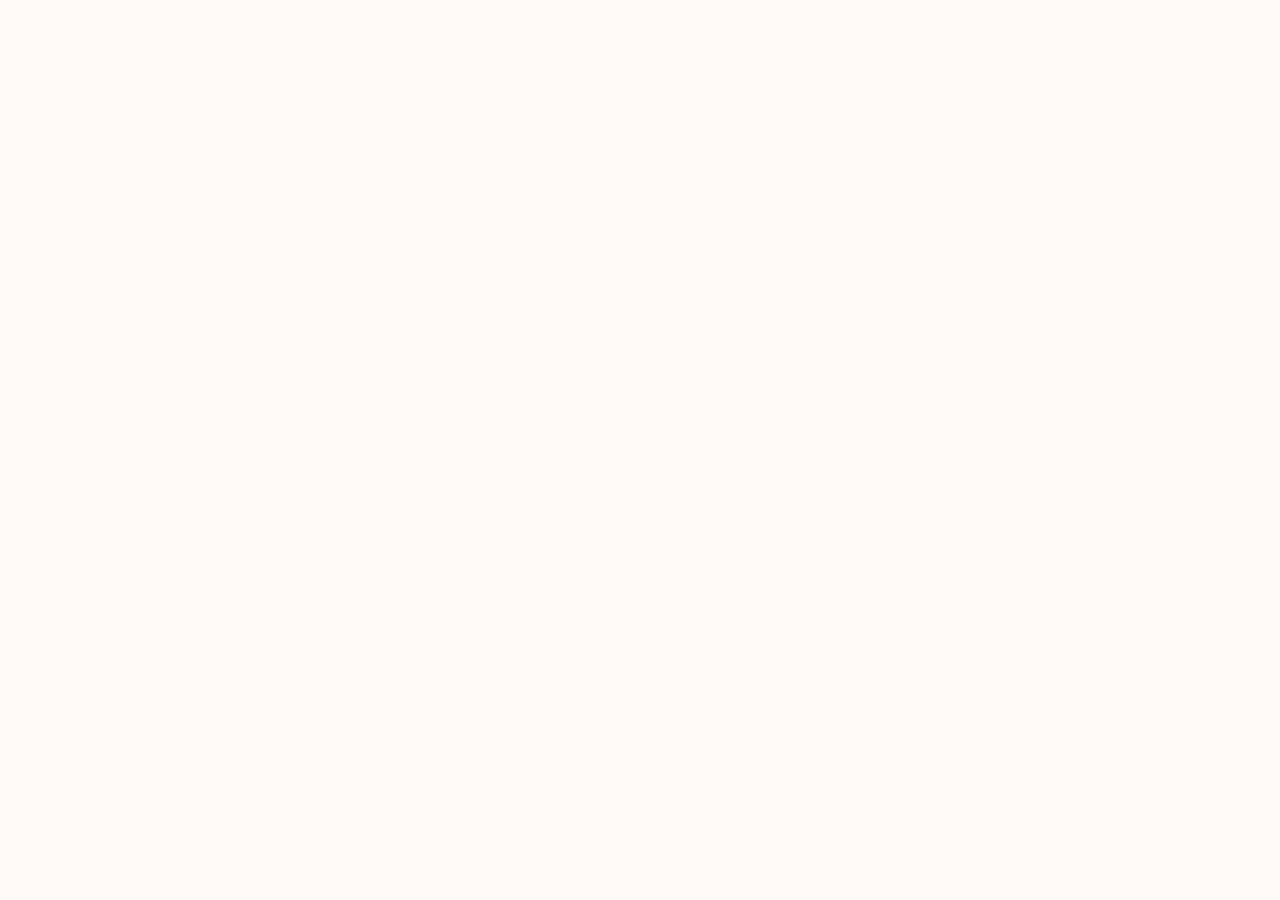
==== index.html @ 546aed11 "Rename Homepage (2).html to index.html" ====
<!doctype html>
<html lang="en">
<head>
<meta charset="utf-8">
<meta name="viewport" content="width=device-width,initial-scale=1">
<title>Amelia Slater · Community Wellbeing</title>
<link rel="stylesheet" href="colors_and_type.css">
<link rel="stylesheet" href="homepage.css">
<script src="https://unpkg.com/react@18.3.1/umd/react.development.js" integrity="sha384-hD6/rw4ppMLGNu3tX5cjIb+uRZ7UkRJ6BPkLpg4hAu/6onKUg4lLsHAs9EBPT82L" crossorigin="anonymous"></script>
<script src="https://unpkg.com/react-dom@18.3.1/umd/react-dom.development.js" integrity="sha384-u6aeetuaXnQ38mYT8rp6sbXaQe3NL9t+IBXmnYxwkUI2Hw4bsp2Wvmx4yRQF1uAm" crossorigin="anonymous"></script>
<script src="https://unpkg.com/@babel/standalone@7.29.0/babel.min.js" integrity="sha384-m08KidiNqLdpJqLq95G/LEi8Qvjl/xUYll3QILypMoQ65QorJ9Lvtp2RXYGBFj1y" crossorigin="anonymous"></script>
</head>
<body>
<div id="root"></div>
<script type="text/babel" src="./tweaks-panel.jsx"></script>
<script type="text/babel" src="./homepage.jsx"></script>
</body>
</html>
---- colors_and_type.css ----
/* =============================================================
   ASCW — Amelia Slater Community Wellbeing
   colors_and_type.css
   Brand source: 0046ASCW Brand Guidelines (2025)
   ============================================================= */

/* Brand-supplied variable fonts — Montserrat (per Brand Guidelines page 13) */
@font-face {
  font-family: 'Montserrat';
  font-style: normal;
  font-weight: 100 900;
  font-display: swap;
  src: url('/fonts/Montserrat-VariableFont_wght.ttf') format('truetype-variations'),
       url('/fonts/Montserrat-VariableFont_wght.ttf') format('truetype');
}
@font-face {
  font-family: 'Montserrat';
  font-style: italic;
  font-weight: 100 900;
  font-display: swap;
  src: url('/fonts/Montserrat-Italic-VariableFont_wght.ttf') format('truetype-variations'),
       url('/fonts/Montserrat-Italic-VariableFont_wght.ttf') format('truetype');
}

:root {
  /* ---------- Brand colors (exact, from official icon SVG fills) ---------- */
  --ascw-pink:    #d7127b;   /* Magenta — primary signature */
  --ascw-pink-mid:#dc89ba;   /* Mid pink — softer surfaces */
  --ascw-yellow:  #fff570;   /* Buttercup — energy, accents */
  --ascw-cream:   #fffaf3;   /* Off-white — base background */
  --ascw-sage:    #8fc19c;   /* Soft green — calm, growth */
  --ascw-lilac:   #ba94c4;   /* Lavender — care, neurodiversity */

  /* ---------- Tints / shades (derived, brand-coherent) ---------- */
  --ascw-pink-deep:   #a30d5d;   /* darker on hover */
  --ascw-pink-soft:   #f7c8df;   /* tint, surfaces */
  --ascw-yellow-deep: #f5d800;
  --ascw-sage-deep:   #7fa572;
  --ascw-lilac-deep:  #8e6aa0;
  --ascw-lilac-soft:  #e2d3e8;
  --ascw-sage-soft:   #d6e6cf;

  /* ---------- Semantic surfaces ---------- */
  --bg-base:        var(--ascw-cream);
  --bg-elevated:    #ffffff;
  --bg-pink:        var(--ascw-pink);
  --bg-pink-tint:   var(--ascw-pink-soft);
  --bg-sage:        var(--ascw-sage);
  --bg-lilac:       var(--ascw-lilac);
  --bg-yellow:      var(--ascw-yellow);

  /* ---------- Text / foreground ---------- */
  --fg-1:           #2a1226;   /* near-black plum on cream */
  --fg-2:           #5a3d52;   /* secondary, muted */
  --fg-3:           #8a7283;   /* tertiary, captions */
  --fg-on-pink:     #fffaf3;   /* cream on magenta */
  --fg-on-sage:     #fffaf3;
  --fg-on-lilac:    #fffaf3;
  --fg-on-yellow:   var(--ascw-pink);   /* pink on yellow per ASCW logomark */
  --fg-brand:       var(--ascw-pink);   /* hero/headline accent */

  /* ---------- Borders & dividers ---------- */
  --border-soft:    #ebe1d6;
  --border-strong:  #2a1226;

  /* ---------- Radii — generous, friendly, never hard 90° on cards ---------- */
  --radius-xs: 4px;
  --radius-sm: 8px;
  --radius-md: 14px;
  --radius-lg: 24px;
  --radius-xl: 36px;
  --radius-pill: 999px;
  --radius-blob: 50% 50% 40% 60% / 60% 40% 60% 40%;  /* organic blob shape */

  /* ---------- Shadows — soft, low-contrast, warm ---------- */
  --shadow-1: 0 1px 2px rgba(42, 18, 38, 0.06);
  --shadow-2: 0 4px 12px rgba(42, 18, 38, 0.08);
  --shadow-3: 0 12px 28px rgba(42, 18, 38, 0.10);
  --shadow-pink: 0 8px 24px rgba(215, 18, 123, 0.18);

  /* ---------- Spacing scale (4-based) ---------- */
  --s-1: 4px;
  --s-2: 8px;
  --s-3: 12px;
  --s-4: 16px;
  --s-5: 24px;
  --s-6: 32px;
  --s-7: 48px;
  --s-8: 64px;
  --s-9: 96px;

  /* ---------- Type ---------- */
  --font-sans: 'Montserrat', system-ui, -apple-system, 'Segoe UI', sans-serif;
  --font-display: 'Montserrat', system-ui, -apple-system, sans-serif;

  /* Weights actually used on collateral */
  --w-light:    300;
  --w-regular:  400;
  --w-medium:   500;
  --w-semibold: 600;
  --w-bold:     700;
  --w-black:    800;

  /* Hero/display text in social tiles uses Light (300) for warmth, NOT bold */
  --tracking-tight:  -0.02em;
  --tracking-normal: 0;
  --tracking-wide:   0.08em;   /* small caps eyebrows, e.g. "CONSULTING" */
  --tracking-x-wide: 0.16em;

  /* ---------- Motion ---------- */
  --ease-out: cubic-bezier(0.22, 1, 0.36, 1);
  --ease-soft: cubic-bezier(0.4, 0, 0.2, 1);
  --dur-fast: 120ms;
  --dur-base: 220ms;
  --dur-slow: 380ms;
}

/* =============================================================
   Base type rules (semantic helpers — apply via class)
   ============================================================= */

html, body {
  font-family: var(--font-sans);
  color: var(--fg-1);
  background: var(--bg-base);
  -webkit-font-smoothing: antialiased;
  text-rendering: optimizeLegibility;
}

.ascw-eyebrow {
  font-family: var(--font-sans);
  font-weight: var(--w-bold);
  font-size: 13px;
  letter-spacing: var(--tracking-x-wide);
  text-transform: uppercase;
  color: var(--ascw-pink);
}

.ascw-display {
  font-family: var(--font-display);
  font-weight: var(--w-light);          /* signature: Light, NOT Bold */
  font-size: clamp(40px, 7vw, 96px);
  line-height: 1.05;
  letter-spacing: var(--tracking-tight);
  color: var(--ascw-lilac);             /* often lilac on cream, white on pink */
  text-wrap: pretty;
}

.ascw-h1 {
  font-family: var(--font-sans);
  font-weight: var(--w-light);
  font-size: clamp(32px, 4.5vw, 56px);
  line-height: 1.1;
  letter-spacing: var(--tracking-tight);
  text-wrap: balance;
}

.ascw-h2 {
  font-family: var(--font-sans);
  font-weight: var(--w-medium);
  font-size: clamp(24px, 3vw, 36px);
  line-height: 1.2;
  letter-spacing: -0.01em;
}

.ascw-h3 {
  font-family: var(--font-sans);
  font-weight: var(--w-semibold);
  font-size: 22px;
  line-height: 1.25;
}

.ascw-body {
  font-family: var(--font-sans);
  font-weight: var(--w-regular);
  font-size: 16px;
  line-height: 1.6;
  color: var(--fg-1);
}

.ascw-body-lg {
  font-size: 18px;
  line-height: 1.6;
  font-weight: var(--w-regular);
}

.ascw-quote {
  font-family: var(--font-sans);
  font-weight: var(--w-regular);
  font-style: italic;
  font-size: 18px;
  line-height: 1.55;
  color: var(--fg-on-pink);   /* often used reversed on pink/sage */
}

.ascw-caps-small {
  font-family: var(--font-sans);
  font-weight: var(--w-bold);
  font-size: 12px;
  letter-spacing: var(--tracking-wide);
  text-transform: uppercase;
}

.ascw-caption {
  font-family: var(--font-sans);
  font-weight: var(--w-regular);
  font-size: 13px;
  line-height: 1.45;
  color: var(--fg-3);
}

/* =============================================================
   Surfaces
   ============================================================= */
.ascw-surface          { background: var(--bg-base); color: var(--fg-1); }
.ascw-surface-pink     { background: var(--bg-pink); color: var(--fg-on-pink); }
.ascw-surface-sage     { background: var(--bg-sage); color: var(--fg-on-sage); }
.ascw-surface-lilac    { background: var(--bg-lilac); color: var(--fg-on-lilac); }
.ascw-surface-yellow   { background: var(--bg-yellow); color: var(--fg-on-yellow); }
.ascw-surface-cream    { background: var(--ascw-cream); color: var(--fg-1); }

/* =============================================================
   Buttons (per Book Now button on social tile #13)
   Pill-shape, cream fill, pink uppercase bold label
   ============================================================= */
.ascw-btn {
  display: inline-flex;
  align-items: center;
  justify-content: center;
  gap: var(--s-2);
  padding: 14px 28px;
  border-radius: var(--radius-pill);
  border: none;
  font-family: var(--font-sans);
  font-weight: var(--w-bold);
  font-size: 14px;
  letter-spacing: var(--tracking-x-wide);
  text-transform: uppercase;
  cursor: pointer;
  transition:
    transform var(--dur-fast) var(--ease-out),
    background-color var(--dur-base) var(--ease-out),
    color var(--dur-base) var(--ease-out),
    box-shadow var(--dur-base) var(--ease-out);
}
.ascw-btn:active { transform: scale(0.97); }

.ascw-btn--primary {
  background: var(--ascw-cream);
  color: var(--ascw-pink);
}
.ascw-btn--primary:hover { background: #fff; box-shadow: var(--shadow-2); }

.ascw-btn--pink {
  background: var(--ascw-pink);
  color: var(--ascw-cream);
}
.ascw-btn--pink:hover { background: var(--ascw-pink-deep); }

.ascw-btn--ghost {
  background: transparent;
  color: var(--ascw-pink);
  box-shadow: inset 0 0 0 2px var(--ascw-pink);
}
.ascw-btn--ghost:hover { background: var(--ascw-pink); color: var(--ascw-cream); }
---- homepage.css ----
/* =============================================================
   ASCW Homepage styles — uses tokens from colors_and_type.css
   ============================================================= */
@import url('https://fonts.googleapis.com/css2?family=Montserrat:ital,wght@0,300..800;1,300..700&display=swap');

*,*::before,*::after{box-sizing:border-box}
html,body{margin:0}
body{
  font-family:'Montserrat',system-ui,sans-serif;
  font-weight:400;
  color:var(--fg-1);
  background:var(--ascw-cream);
  -webkit-font-smoothing:antialiased;
  text-rendering:optimizeLegibility;
}
img{max-width:100%;display:block}
a{color:inherit;text-decoration:none}
button{font:inherit;cursor:pointer;border:0;background:none;color:inherit}

/* ---------- layout ---------- */
.wrap{max-width:1280px;margin:0 auto;padding:0 32px}
@media (min-width: 1024px){.wrap{padding:0 48px}}

.eyebrow{
  font-size:11px;font-weight:700;letter-spacing:.18em;text-transform:uppercase;
  color:var(--ascw-pink-deep);
  display:inline-flex;align-items:center;gap:8px;
}
.eyebrow .flower{width:10px;height:10px;display:inline-block}
.eyebrow.on-pink{color:var(--ascw-yellow)}
.eyebrow.on-sage,.eyebrow.on-lilac,.eyebrow.on-pinkmid{color:var(--fg-1)}

.h-display{font-weight:300;letter-spacing:-0.025em;line-height:1.02;margin:0;font-size:clamp(48px,7vw,104px)}
.h-section{font-weight:300;letter-spacing:-0.02em;line-height:1.05;margin:0;font-size:clamp(36px,5vw,64px)}
.h-card{font-weight:300;letter-spacing:-0.015em;line-height:1.08;margin:0;font-size:28px}

.lede{font-weight:400;line-height:1.5;font-size:18px;max-width:48ch}
.body{font-weight:400;line-height:1.6;font-size:15px}

/* ---------- buttons ---------- */
.btn{
  display:inline-flex;align-items:center;gap:10px;
  padding:14px 24px;border-radius:999px;
  font-weight:700;font-size:13px;letter-spacing:.12em;text-transform:uppercase;
  transition:transform var(--dur-base) var(--ease-out), background-color var(--dur-base) var(--ease-out), box-shadow var(--dur-base) var(--ease-out);
}
.btn .arr{transition:transform var(--dur-base) var(--ease-out)}
.btn:hover .arr{transform:translateX(3px)}
.btn:active{transform:translateY(1px)}
.btn-primary{background:var(--ascw-pink);color:var(--ascw-cream);box-shadow:var(--shadow-pink)}
.btn-primary:hover{background:var(--ascw-pink-deep)}
.btn-ghost{background:transparent;color:var(--fg-1);box-shadow:inset 0 0 0 1.5px var(--fg-1)}
.btn-ghost:hover{background:var(--fg-1);color:var(--ascw-cream)}
.btn-yellow{background:var(--ascw-yellow);color:var(--ascw-pink-deep)}
.btn-yellow:hover{background:#fff088}
.btn-cream{background:var(--ascw-cream);color:var(--ascw-pink-deep)}
.btn-cream:hover{background:#fff}

/* ---------- header ---------- */
.site-header{
  position:sticky;top:0;z-index:30;
  background:rgba(255,250,243,0.85);
  backdrop-filter:saturate(140%) blur(12px);
  -webkit-backdrop-filter:saturate(140%) blur(12px);
  border-bottom:1px solid var(--border-soft);
}
.nav{display:flex;align-items:center;justify-content:space-between;padding:18px 0}
.brand{display:flex;align-items:center;gap:12px}
.brand img{height:38px;width:auto}
.nav-links{display:none;gap:36px}
@media (min-width:900px){.nav-links{display:flex}}
.nav-links a{font-size:14px;font-weight:500;color:var(--fg-1);position:relative;padding:6px 0}
.nav-links a::after{content:"";position:absolute;left:0;right:0;bottom:0;height:1.5px;background:var(--ascw-pink);transform:scaleX(0);transform-origin:left;transition:transform var(--dur-base) var(--ease-out)}
.nav-links a:hover::after{transform:scaleX(1)}
.nav-cta{display:flex;align-items:center;gap:14px}

/* ---------- hero ---------- */
.hero{position:relative;overflow:hidden;border-bottom:1px solid var(--border-soft)}
.hero-grid{display:grid;grid-template-columns:1fr;gap:48px;align-items:center;padding:72px 0 96px}
@media (min-width:900px){.hero-grid{grid-template-columns:1.05fr 0.95fr;padding:96px 0 128px}}
.hero-text .lede{margin:24px 0 36px;color:var(--fg-2)}
.hero-text .h-display{margin-top:18px}
.hero-actions{display:flex;flex-wrap:wrap;gap:14px;align-items:center}
.hero-meta{display:flex;gap:22px;flex-wrap:wrap;margin-top:48px;padding-top:24px;border-top:1px dashed currentColor;opacity:.85}
.hero-meta .item{display:flex;flex-direction:column;gap:2px}
.hero-meta .k{font-size:11px;font-weight:700;letter-spacing:.16em;text-transform:uppercase;opacity:.7}
.hero-meta .v{font-size:18px;font-weight:300;letter-spacing:-0.01em}

/* hero variants */
.hero.v-pink{background:var(--ascw-pink);color:var(--ascw-cream)}
.hero.v-pink .hero-text .lede{color:rgba(255,250,243,0.85)}
.hero.v-pink .h-display em{color:var(--ascw-yellow);font-style:normal}

.hero.v-cream{background:var(--ascw-cream);color:var(--fg-1)}
.hero.v-cream .h-display em{color:var(--ascw-pink);font-style:normal}

.hero.v-yellow{background:var(--ascw-yellow);color:var(--ascw-pink-deep)}
.hero.v-yellow .hero-text .lede{color:#5a0a35}
.hero.v-yellow .h-display em{color:var(--ascw-pink);font-style:normal}

.hero.v-pattern{background:var(--ascw-cream);color:var(--fg-1);position:relative}
.hero.v-pattern::before{
  content:"";position:absolute;inset:0;
  background-image:url('assets/patterns/large-pattern-block.png');
  background-size:520px;background-repeat:repeat;
  opacity:.18;mix-blend-mode:multiply;
}
.hero.v-pattern .hero-grid{position:relative}
.hero.v-pattern .h-display em{color:var(--ascw-pink);font-style:normal}

/* hero visual block */
.hero-visual{position:relative;aspect-ratio:1/1;border-radius:36px;overflow:hidden;box-shadow:var(--shadow-3)}
.hero-visual .photo-ph{
  position:absolute;inset:0;
  background:linear-gradient(135deg,var(--ascw-pink-mid) 0%,var(--ascw-lilac) 100%);
  display:flex;align-items:flex-end;justify-content:center;padding:24px;
  color:var(--ascw-cream);font-size:12px;font-weight:600;letter-spacing:.16em;text-transform:uppercase;
}
.hero-visual .photo-ph::before{
  content:"";position:absolute;inset:0;
  background-image:url('assets/profile/profile-12.png');
  background-size:cover;background-position:center;opacity:.92;
}
.hero-visual .photo-ph span{position:relative;z-index:1;background:rgba(42,18,38,0.55);padding:6px 12px;border-radius:999px}

.hero-visual.tile-grid{display:grid;grid-template-columns:1fr 1fr;grid-template-rows:1fr 1fr;gap:8px;background:transparent;box-shadow:none}
.hero-visual.tile-grid .tile{border-radius:24px;background-size:cover;background-position:center;aspect-ratio:1/1}

/* hero floating asterisk */
.hero-flower{position:absolute;width:96px;height:96px;opacity:.95;animation:flower-spin 22s linear infinite}
.hero-flower.f1{top:14%;right:6%}
.hero-flower.f2{bottom:16%;left:4%}
@keyframes flower-spin{to{transform:rotate(360deg)}}

/* ---------- services ---------- */
.section{padding:96px 0}
.section-header{display:grid;grid-template-columns:1fr;gap:18px;margin-bottom:48px}
@media (min-width:900px){.section-header{grid-template-columns:auto 1fr;align-items:end;gap:48px}}
.section-header .lede{color:var(--fg-2)}

.svc-grid{display:grid;grid-template-columns:1fr;gap:18px}
@media (min-width:700px){.svc-grid{grid-template-columns:1fr 1fr}}
.svc-grid.cols-stacked{grid-template-columns:1fr}

.svc{
  position:relative;padding:32px 32px 28px;border-radius:32px;
  display:flex;flex-direction:column;gap:14px;min-height:260px;
  transition:transform var(--dur-slow) var(--ease-out), box-shadow var(--dur-slow) var(--ease-out);
}
.svc:hover{transform:translateY(-4px);box-shadow:var(--shadow-3)}
.svc h3{font-size:30px;font-weight:300;line-height:1.05;letter-spacing:-0.015em;margin:0}
.svc p{font-size:14.5px;line-height:1.55;font-weight:400;margin:0}
.svc .svc-cta{margin-top:auto;font-size:11px;font-weight:700;letter-spacing:.16em;display:inline-flex;align-items:center;gap:8px}
.svc .svc-cta .arr{transition:transform var(--dur-base) var(--ease-out)}
.svc:hover .svc-cta .arr{transform:translateX(4px)}
.svc .svc-icon{width:56px;height:56px;margin-bottom:6px}

/* card colors — all WCAG-checked: ink text on coloured surfaces */
.svc.s-cream{background:#fff;color:var(--fg-1);box-shadow:inset 0 0 0 1px var(--border-soft)}
.svc.s-cream .eyebrow{color:var(--ascw-pink-deep)}
.svc.s-cream .svc-cta{color:var(--ascw-pink-deep)}

.svc.s-sage{background:var(--ascw-sage);color:var(--fg-1)}
.svc.s-sage .eyebrow{color:var(--fg-1)}
.svc.s-sage .svc-cta{color:var(--fg-1)}

.svc.s-lilac{background:var(--ascw-lilac);color:var(--fg-1)}
.svc.s-lilac .eyebrow{color:var(--fg-1)}
.svc.s-lilac .svc-cta{color:var(--fg-1)}

.svc.s-yellow{background:var(--ascw-yellow);color:var(--fg-1)}
.svc.s-yellow .eyebrow{color:var(--ascw-pink-deep)}
.svc.s-yellow .svc-cta{color:var(--ascw-pink-deep)}

/* ---------- approach band ---------- */
.approach{
  background:var(--ascw-pink);color:var(--ascw-cream);
  border-top-left-radius:48px;border-top-right-radius:48px;
  position:relative;overflow:hidden;
}
.approach .eyebrow{color:var(--ascw-yellow)}
.approach .h-section{max-width:18ch}
.approach-grid{display:grid;grid-template-columns:1fr;gap:48px;align-items:start}
@media (min-width:900px){.approach-grid{grid-template-columns:1fr 1.2fr;gap:96px}}
.principles{display:grid;gap:8px}
.principle{
  display:grid;grid-template-columns:auto 1fr;gap:20px;align-items:start;
  padding:20px 0;border-bottom:1px dashed rgba(255,250,243,0.25);
}
.principle:last-child{border-bottom:0}
.principle .num{font-size:14px;font-weight:700;letter-spacing:.16em;color:var(--ascw-yellow)}
.principle h4{margin:0 0 6px;font-size:24px;font-weight:300;letter-spacing:-0.015em;line-height:1.1}
.principle p{margin:0;font-size:14.5px;line-height:1.55;color:rgba(255,250,243,0.85)}

/* approach floating pattern */
.approach-pattern{position:absolute;right:-60px;top:-60px;width:280px;opacity:.18;border-radius:32px;overflow:hidden}

/* ---------- about ---------- */
.about{background:var(--ascw-cream)}
.about-grid{display:grid;grid-template-columns:1fr;gap:48px;align-items:center}
@media (min-width:900px){.about-grid{grid-template-columns:0.85fr 1.15fr;gap:80px}}
.about-photo{aspect-ratio:4/5;border-radius:32px;background-size:cover;background-position:center;box-shadow:var(--shadow-3);position:relative;overflow:hidden}
.about-photo .credentials{
  position:absolute;left:20px;bottom:20px;right:20px;
  display:flex;flex-wrap:wrap;gap:6px;
}
.about-photo .credentials span{
  background:var(--ascw-cream);color:var(--ascw-pink-deep);
  font-size:10px;font-weight:700;letter-spacing:.12em;text-transform:uppercase;
  padding:6px 10px;border-radius:999px;
}
.about-text .lede{color:var(--fg-2);margin:24px 0 36px}
.about-stats{display:grid;grid-template-columns:repeat(3,1fr);gap:24px;margin-top:36px;padding-top:36px;border-top:1px solid var(--border-soft)}
.about-stats .v{font-size:48px;font-weight:300;line-height:1;letter-spacing:-0.03em;color:var(--ascw-pink)}
.about-stats .k{font-size:12px;font-weight:600;color:var(--fg-2);margin-top:8px;line-height:1.3}

/* ---------- testimonials ---------- */
.testimonials{background:var(--ascw-pink-mid);color:var(--fg-1)}
.test-grid{display:grid;grid-template-columns:1fr;gap:18px}
@media (min-width:900px){.test-grid{grid-template-columns:repeat(3,1fr)}}
.quote{background:var(--ascw-cream);padding:32px;border-radius:28px;display:flex;flex-direction:column;gap:18px;min-height:240px}
.quote .mark{font-size:48px;line-height:0.8;color:var(--ascw-pink);font-weight:300;font-family:Georgia,serif}
.quote blockquote{margin:0;font-size:18px;font-weight:300;line-height:1.4;letter-spacing:-0.005em}
.quote .who{margin-top:auto;font-size:12px;font-weight:600;color:var(--fg-2)}
.quote .who strong{color:var(--fg-1);font-weight:700;display:block;margin-bottom:2px}

/* ---------- faq ---------- */
.faq-list{display:grid;gap:0;border-top:1px solid var(--border-soft)}
.faq-item{border-bottom:1px solid var(--border-soft)}
.faq-q{
  width:100%;text-align:left;padding:24px 0;display:flex;justify-content:space-between;align-items:center;gap:24px;
  font-size:20px;font-weight:300;letter-spacing:-0.01em;
}
.faq-q .plus{
  width:32px;height:32px;border-radius:999px;background:var(--ascw-cream);box-shadow:inset 0 0 0 1.5px var(--fg-1);
  display:flex;align-items:center;justify-content:center;color:var(--fg-1);font-size:16px;flex-shrink:0;
  transition:transform var(--dur-base) var(--ease-out), background var(--dur-base) var(--ease-out);
}
.faq-item.open .faq-q .plus{transform:rotate(45deg);background:var(--ascw-pink);color:var(--ascw-cream);box-shadow:none}
.faq-a{max-height:0;overflow:hidden;transition:max-height var(--dur-slow) var(--ease-out)}
.faq-item.open .faq-a{max-height:300px}
.faq-a-inner{padding:0 0 24px;font-size:15px;line-height:1.6;color:var(--fg-2);max-width:64ch}

/* ---------- CTA band ---------- */
.cta-band{
  background:var(--ascw-yellow);color:var(--fg-1);
  padding:96px 0;text-align:center;position:relative;overflow:hidden;
}
.cta-band .h-section{max-width:18ch;margin:0 auto 28px}
.cta-band .h-section em{color:var(--ascw-pink);font-style:normal}
.cta-band .actions{display:flex;justify-content:center;gap:14px;flex-wrap:wrap}

/* ---------- footer ---------- */
.site-footer{background:var(--fg-1);color:var(--ascw-cream);padding:80px 0 32px}
.foot-grid{display:grid;grid-template-columns:1fr;gap:48px;margin-bottom:64px}
@media (min-width:900px){.foot-grid{grid-template-columns:1.5fr 1fr 1fr 1fr}}
.foot-brand img{height:80px;width:auto;margin-bottom:24px}
.foot-brand p{font-size:14px;line-height:1.6;color:rgba(255,250,243,0.7);max-width:34ch}
.foot-col h5{font-size:11px;font-weight:700;letter-spacing:.16em;text-transform:uppercase;color:var(--ascw-yellow);margin:0 0 18px}
.foot-col ul{list-style:none;padding:0;margin:0;display:grid;gap:10px}
.foot-col a{font-size:14px;color:rgba(255,250,243,0.85);transition:color var(--dur-base) var(--ease-out)}
.foot-col a:hover{color:var(--ascw-yellow)}
.foot-bottom{
  padding-top:32px;border-top:1px solid rgba(255,250,243,0.15);
  display:flex;flex-wrap:wrap;justify-content:space-between;gap:18px;
  font-size:12px;color:rgba(255,250,243,0.55);
}
.foot-bottom .ack{max-width:60ch;line-height:1.55}

/* tweaks panel-friendly: hide hero variants except current */
.hero{display:none}
.hero.is-active{display:block}
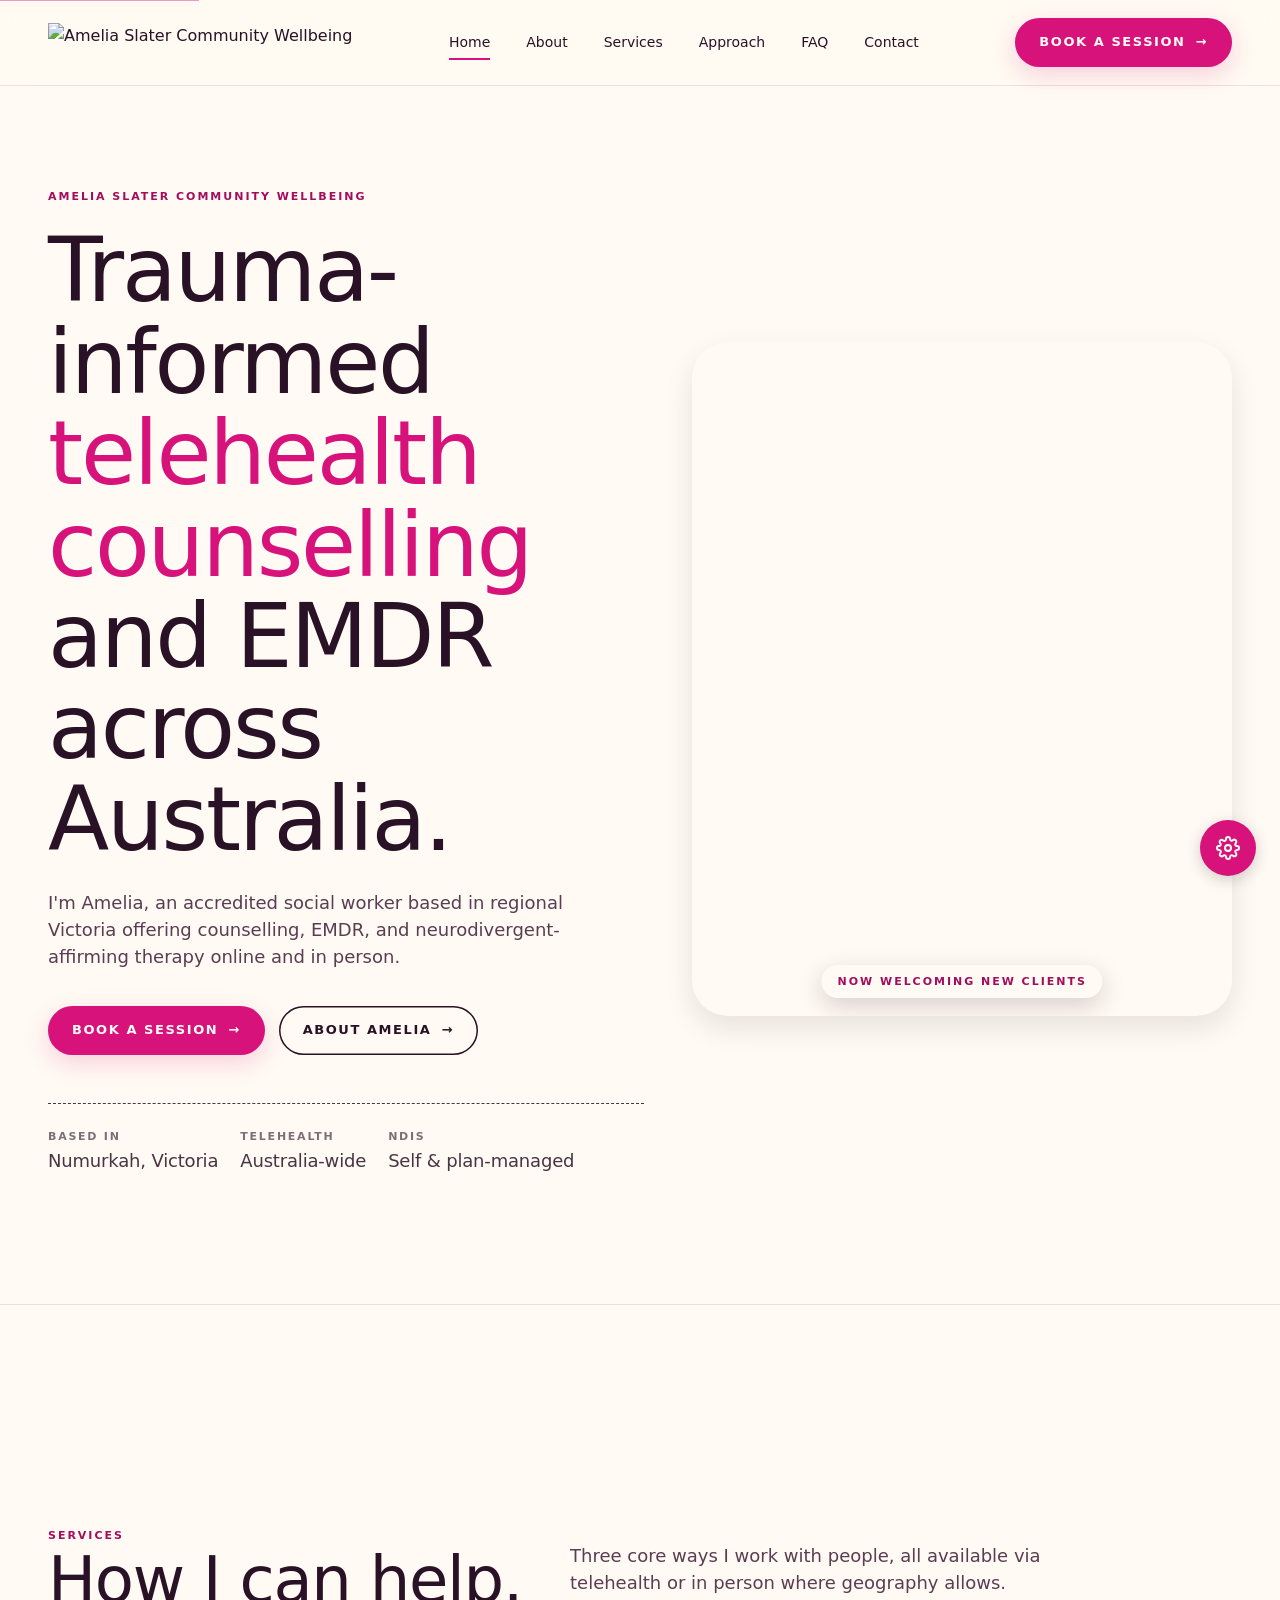
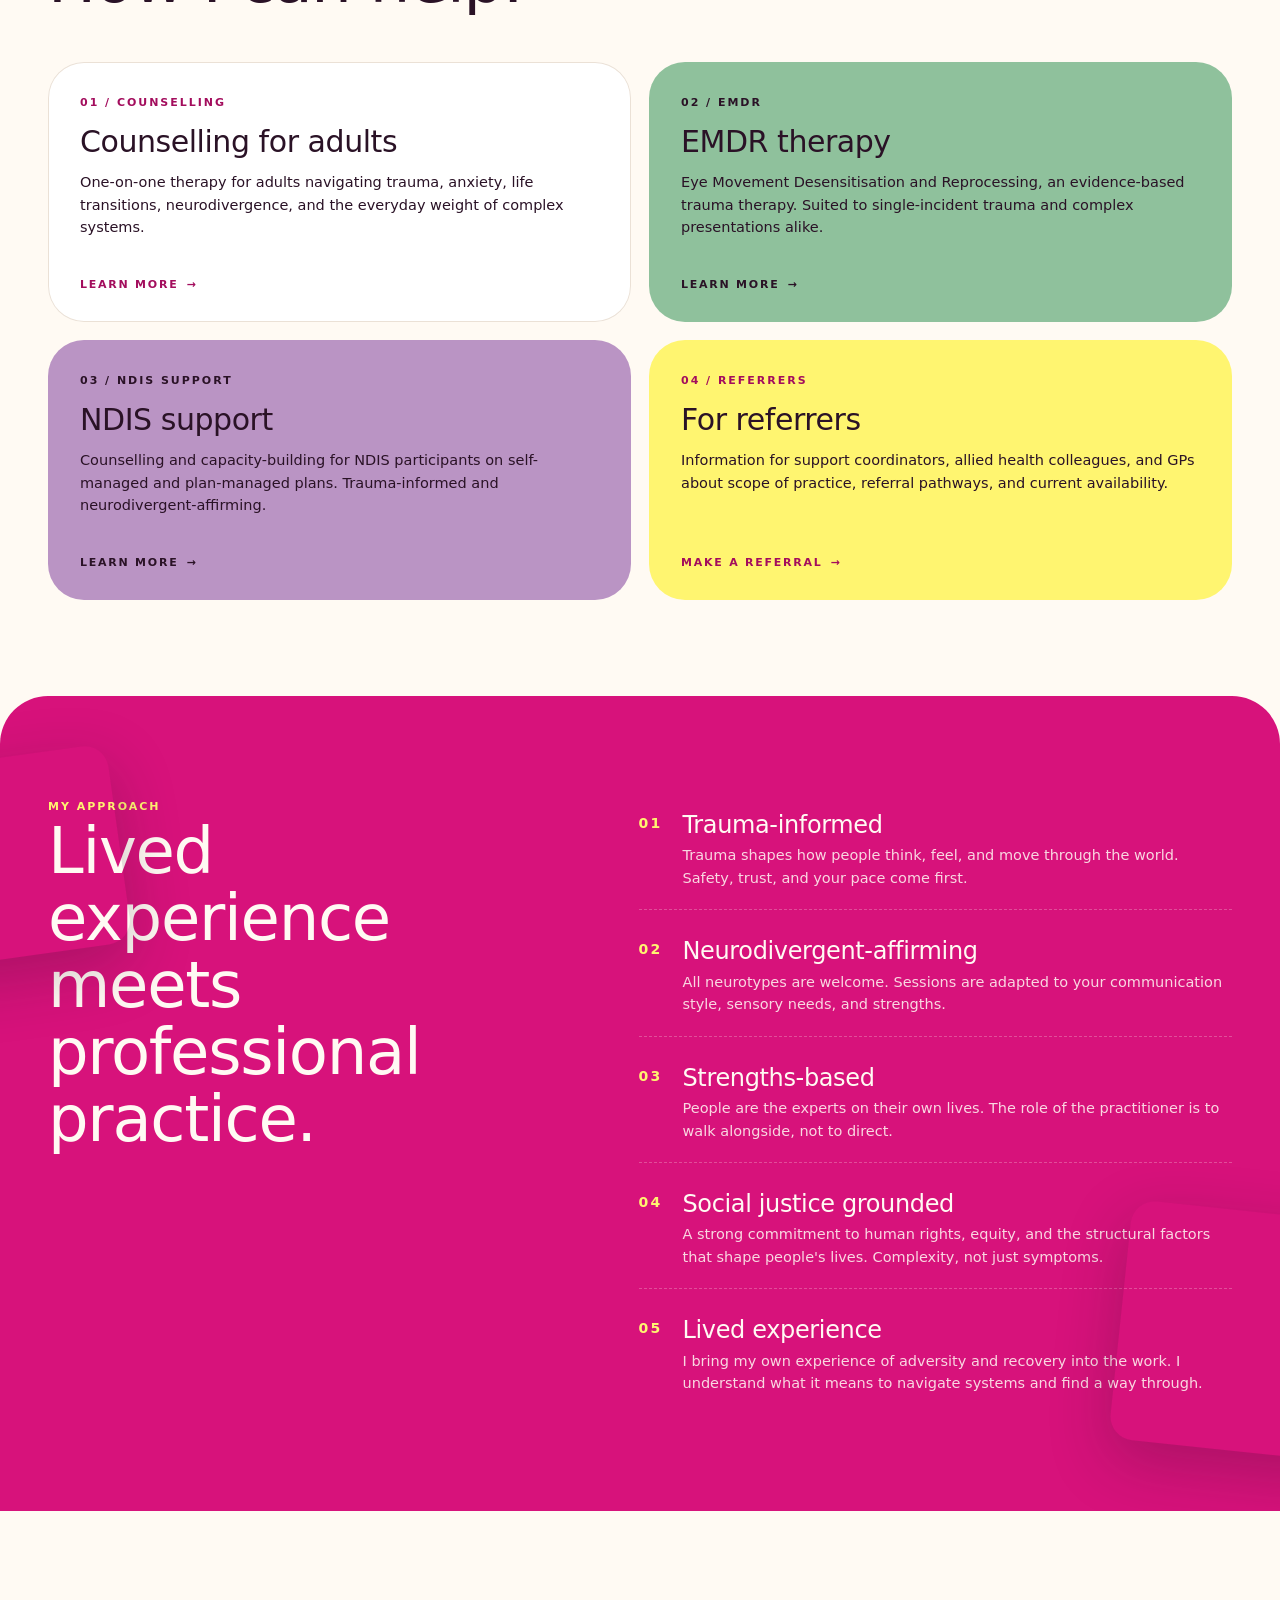
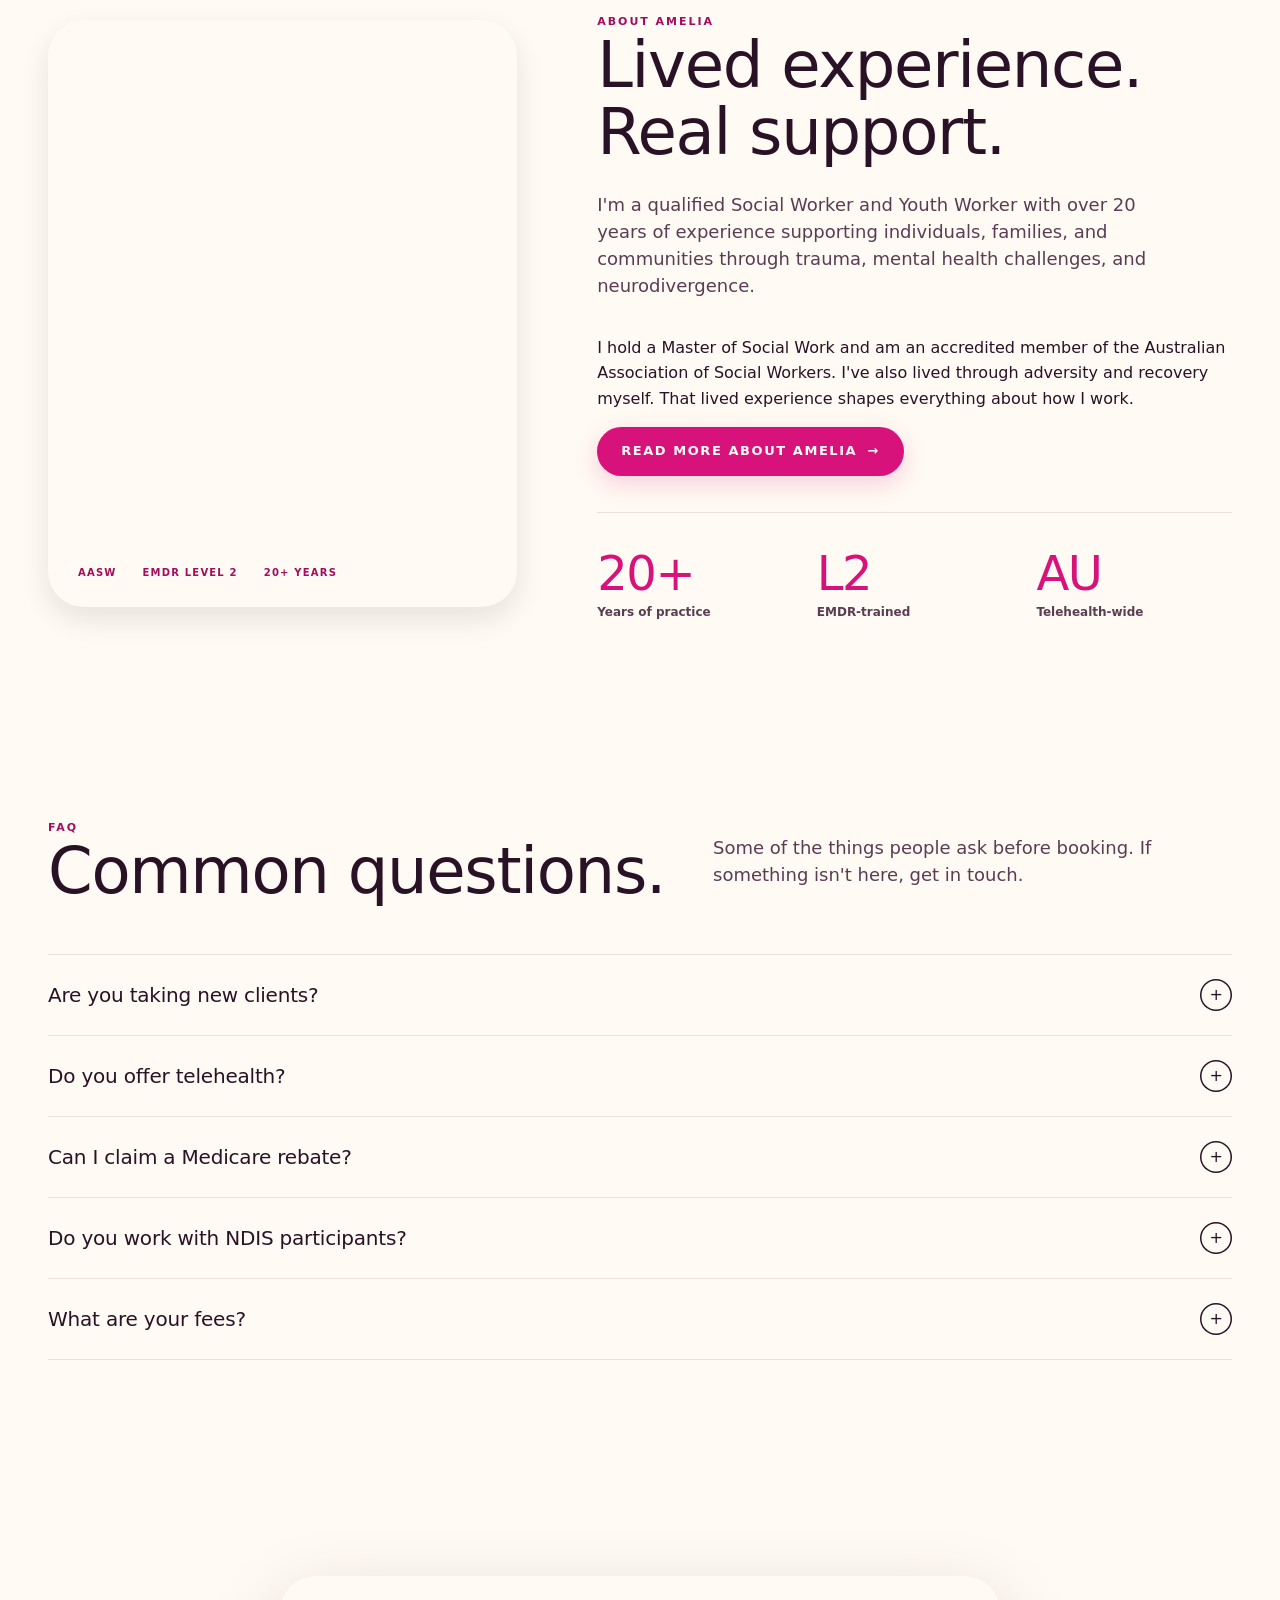
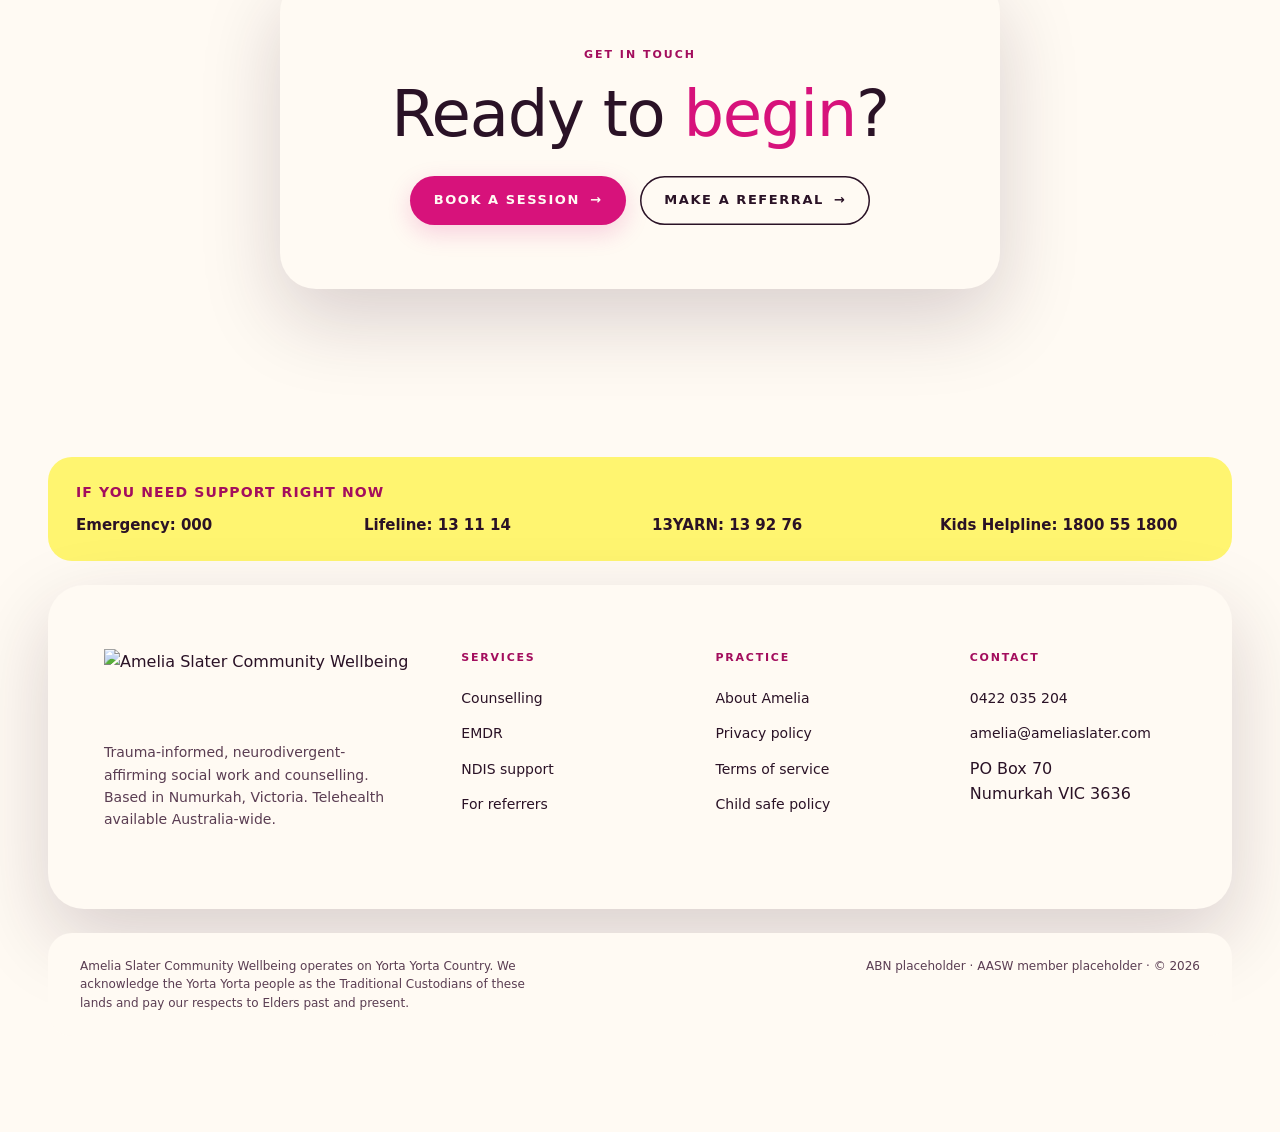
==== commit 2721ef98: "Add files via upload" ====
--- a/index.html
+++ b/index.html
@@ -1,18 +1,382 @@
-<!doctype html>
+<!DOCTYPE html>
 <html lang="en">
 <head>
-<meta charset="utf-8">
-<meta name="viewport" content="width=device-width,initial-scale=1">
-<title>Amelia Slater · Community Wellbeing</title>
-<link rel="stylesheet" href="colors_and_type.css">
-<link rel="stylesheet" href="homepage.css">
-<script src="https://unpkg.com/react@18.3.1/umd/react.development.js" integrity="sha384-hD6/rw4ppMLGNu3tX5cjIb+uRZ7UkRJ6BPkLpg4hAu/6onKUg4lLsHAs9EBPT82L" crossorigin="anonymous"></script>
-<script src="https://unpkg.com/react-dom@18.3.1/umd/react-dom.development.js" integrity="sha384-u6aeetuaXnQ38mYT8rp6sbXaQe3NL9t+IBXmnYxwkUI2Hw4bsp2Wvmx4yRQF1uAm" crossorigin="anonymous"></script>
-<script src="https://unpkg.com/@babel/standalone@7.29.0/babel.min.js" integrity="sha384-m08KidiNqLdpJqLq95G/LEi8Qvjl/xUYll3QILypMoQ65QorJ9Lvtp2RXYGBFj1y" crossorigin="anonymous"></script>
+  <meta charset="utf-8">
+  <meta name="viewport" content="width=device-width, initial-scale=1">
+  <title>Trauma-Informed Telehealth Counselling and EMDR | Amelia Slater, Social Worker</title>
+  <meta name="description" content="Neurodivergent-affirming trauma therapy via telehealth. Amelia Slater offers EMDR and counselling across Australia for adults, including private clients.">
+  <link rel="icon" type="image/svg+xml" href="favicon.svg">
+  <link rel="stylesheet" href="styles.css">
 </head>
 <body>
-<div id="root"></div>
-<script type="text/babel" src="./tweaks-panel.jsx"></script>
-<script type="text/babel" src="./homepage.jsx"></script>
+
+  <a class="skip-link" href="#main">Skip to main content</a>
+
+  <header class="site-header">
+    <div class="wrap nav">
+      <a class="brand" href="index.html">
+        <img src="assets/logos/logo-primary.svg" alt="Amelia Slater Community Wellbeing">
+      </a>
+      <nav class="nav-links" aria-label="Primary">
+        <a href="index.html" aria-current="page">Home</a>
+        <a href="about.html">About</a>
+        <a href="index.html#services">Services</a>
+        <a href="index.html#approach">Approach</a>
+        <a href="index.html#faq">FAQ</a>
+        <a href="index.html#contact">Contact</a>
+      </nav>
+      <div class="nav-cta">
+        <a href="#contact" class="btn btn-primary">Book a session <span class="arr">&rarr;</span></a>
+      </div>
+    </div>
+  </header>
+
+  <main id="main">
+
+    <section class="hero v-pattern">
+      <div class="wrap hero-grid">
+        <div class="hero-text">
+          <span class="eyebrow">Amelia Slater Community Wellbeing</span>
+          <h1 class="h-display">Trauma-informed <em>telehealth counselling</em> and EMDR across Australia.</h1>
+          <p class="lede">I'm Amelia, an accredited social worker based in regional Victoria offering counselling, EMDR, and neurodivergent-affirming therapy online and in person.</p>
+          <div class="hero-actions">
+            <a href="#contact" class="btn btn-primary">Book a session <span class="arr">&rarr;</span></a>
+            <a href="about.html" class="btn btn-ghost">About Amelia <span class="arr">&rarr;</span></a>
+          </div>
+          <div class="hero-meta">
+            <div class="item">
+              <span class="k">Based in</span>
+              <span class="v">Numurkah, Victoria</span>
+            </div>
+            <div class="item">
+              <span class="k">Telehealth</span>
+              <span class="v">Australia-wide</span>
+            </div>
+            <div class="item">
+              <span class="k">NDIS</span>
+              <span class="v">Self &amp; plan-managed</span>
+            </div>
+          </div>
+        </div>
+        <div class="hero-visual">
+          <div class="hv-stack">
+            <div class="hv-photo" role="img" aria-label="Photo of Amelia Slater"></div>
+            <div class="hv-pattern">
+              <span class="hv-tag">Now welcoming new clients</span>
+            </div>
+          </div>
+        </div>
+      </div>
+    </section>
+
+    <div class="pattern-strip" aria-hidden="true">
+      <div class="pattern-tile"></div>
+      <div class="pattern-tile flip"></div>
+      <div class="pattern-tile"></div>
+      <div class="pattern-tile flip"></div>
+      <div class="pattern-tile"></div>
+      <div class="pattern-tile flip"></div>
+    </div>
+
+    <section id="services" class="section">
+      <div class="wrap">
+        <header class="section-header">
+          <div>
+            <span class="eyebrow">Services</span>
+            <h2 class="h-section">How I can help.</h2>
+          </div>
+          <p class="lede">Three core ways I work with people, all available via telehealth or in person where geography allows.</p>
+        </header>
+
+        <div class="svc-grid">
+          <article class="svc s-cream">
+            <span class="eyebrow">01 / Counselling</span>
+            <h3>Counselling for adults</h3>
+            <p>One-on-one therapy for adults navigating trauma, anxiety, life transitions, neurodivergence, and the everyday weight of complex systems.</p>
+            <a href="counselling.html" class="svc-cta">Learn more <span class="arr">&rarr;</span></a>
+          </article>
+
+          <article class="svc s-sage">
+            <span class="eyebrow">02 / EMDR</span>
+            <h3>EMDR therapy</h3>
+            <p>Eye Movement Desensitisation and Reprocessing, an evidence-based trauma therapy. Suited to single-incident trauma and complex presentations alike.</p>
+            <a href="#contact" class="svc-cta">Learn more <span class="arr">&rarr;</span></a>
+          </article>
+
+          <article class="svc s-lilac">
+            <span class="eyebrow">03 / NDIS support</span>
+            <h3>NDIS support</h3>
+            <p>Counselling and capacity-building for NDIS participants on self-managed and plan-managed plans. Trauma-informed and neurodivergent-affirming.</p>
+            <a href="#contact" class="svc-cta">Learn more <span class="arr">&rarr;</span></a>
+          </article>
+
+          <article class="svc s-yellow">
+            <span class="eyebrow">04 / Referrers</span>
+            <h3>For referrers</h3>
+            <p>Information for support coordinators, allied health colleagues, and GPs about scope of practice, referral pathways, and current availability.</p>
+            <a href="#contact" class="svc-cta">Make a referral <span class="arr">&rarr;</span></a>
+          </article>
+        </div>
+      </div>
+    </section>
+
+    <section id="approach" class="approach section">
+      <div class="approach-pattern-l" aria-hidden="true"></div>
+      <div class="approach-pattern-r" aria-hidden="true"></div>
+      <div class="wrap">
+        <div class="approach-grid">
+          <div>
+            <span class="eyebrow on-pink">My approach</span>
+            <h2 class="h-section">Lived experience meets professional practice.</h2>
+          </div>
+          <div class="principles">
+            <div class="principle">
+              <span class="num">01</span>
+              <div>
+                <h4>Trauma-informed</h4>
+                <p>Trauma shapes how people think, feel, and move through the world. Safety, trust, and your pace come first.</p>
+              </div>
+            </div>
+            <div class="principle">
+              <span class="num">02</span>
+              <div>
+                <h4>Neurodivergent-affirming</h4>
+                <p>All neurotypes are welcome. Sessions are adapted to your communication style, sensory needs, and strengths.</p>
+              </div>
+            </div>
+            <div class="principle">
+              <span class="num">03</span>
+              <div>
+                <h4>Strengths-based</h4>
+                <p>People are the experts on their own lives. The role of the practitioner is to walk alongside, not to direct.</p>
+              </div>
+            </div>
+            <div class="principle">
+              <span class="num">04</span>
+              <div>
+                <h4>Social justice grounded</h4>
+                <p>A strong commitment to human rights, equity, and the structural factors that shape people's lives. Complexity, not just symptoms.</p>
+              </div>
+            </div>
+            <div class="principle">
+              <span class="num">05</span>
+              <div>
+                <h4>Lived experience</h4>
+                <p>I bring my own experience of adversity and recovery into the work. I understand what it means to navigate systems and find a way through.</p>
+              </div>
+            </div>
+          </div>
+        </div>
+      </div>
+    </section>
+
+    <section id="about" class="about section">
+      <div class="wrap">
+        <div class="about-grid">
+          <div class="about-photo" role="img" aria-label="Photo of Amelia Slater">
+            <div class="credentials">
+              <span>AASW</span>
+              <span>EMDR Level 2</span>
+              <span>20+ years</span>
+            </div>
+          </div>
+          <div class="about-text">
+            <span class="eyebrow">About Amelia</span>
+            <h2 class="h-section">Lived experience. Real support.</h2>
+            <p class="lede">I'm a qualified Social Worker and Youth Worker with over 20 years of experience supporting individuals, families, and communities through trauma, mental health challenges, and neurodivergence.</p>
+            <p>I hold a Master of Social Work and am an accredited member of the Australian Association of Social Workers. I've also lived through adversity and recovery myself. That lived experience shapes everything about how I work.</p>
+            <a href="about.html" class="btn btn-primary">Read more about Amelia <span class="arr">&rarr;</span></a>
+            <div class="about-stats">
+              <div>
+                <div class="v">20+</div>
+                <div class="k">Years of practice</div>
+              </div>
+              <div>
+                <div class="v">L2</div>
+                <div class="k">EMDR-trained</div>
+              </div>
+              <div>
+                <div class="v">AU</div>
+                <div class="k">Telehealth-wide</div>
+              </div>
+            </div>
+          </div>
+        </div>
+      </div>
+    </section>
+
+    <section id="faq" class="section">
+      <div class="wrap">
+        <header class="section-header">
+          <div>
+            <span class="eyebrow">FAQ</span>
+            <h2 class="h-section">Common questions.</h2>
+          </div>
+          <p class="lede">Some of the things people ask before booking. If something isn't here, get in touch.</p>
+        </header>
+        <div class="faq-list">
+          <div class="faq-item">
+            <button class="faq-q" aria-expanded="false">
+              <span>Are you taking new clients?</span>
+              <span class="plus" aria-hidden="true">+</span>
+            </button>
+            <div class="faq-a"><div class="faq-a-inner">
+              Placeholder answer. Yes, currently welcoming new clients with telehealth availability across Australia.
+            </div></div>
+          </div>
+          <div class="faq-item">
+            <button class="faq-q" aria-expanded="false">
+              <span>Do you offer telehealth?</span>
+              <span class="plus" aria-hidden="true">+</span>
+            </button>
+            <div class="faq-a"><div class="faq-a-inner">
+              Placeholder answer. Yes, telehealth sessions are offered Australia-wide via secure video platform.
+            </div></div>
+          </div>
+          <div class="faq-item">
+            <button class="faq-q" aria-expanded="false">
+              <span>Can I claim a Medicare rebate?</span>
+              <span class="plus" aria-hidden="true">+</span>
+            </button>
+            <div class="faq-a"><div class="faq-a-inner">
+              Placeholder answer. Pending Amelia's confirmation of AMHSW status and Medicare Better Access participation.
+            </div></div>
+          </div>
+          <div class="faq-item">
+            <button class="faq-q" aria-expanded="false">
+              <span>Do you work with NDIS participants?</span>
+              <span class="plus" aria-hidden="true">+</span>
+            </button>
+            <div class="faq-a"><div class="faq-a-inner">
+              Placeholder answer. Yes, working with self-managed and plan-managed NDIS participants. Not currently registered for NDIA-managed plans.
+            </div></div>
+          </div>
+          <div class="faq-item">
+            <button class="faq-q" aria-expanded="false">
+              <span>What are your fees?</span>
+              <span class="plus" aria-hidden="true">+</span>
+            </button>
+            <div class="faq-a"><div class="faq-a-inner">
+              Placeholder answer. Pending Amelia's call on whether to publish fees, fee ranges, or on-enquiry only.
+            </div></div>
+          </div>
+        </div>
+      </div>
+    </section>
+
+    <section id="contact" class="cta-band">
+      <div class="wrap cta-inner">
+        <span class="eyebrow">Get in touch</span>
+        <h2 class="h-section">Ready to <em>begin</em>?</h2>
+        <div class="actions">
+          <a href="#" class="btn btn-primary">Book a session <span class="arr">&rarr;</span></a>
+          <a href="#" class="btn btn-ghost">Make a referral <span class="arr">&rarr;</span></a>
+        </div>
+      </div>
+    </section>
+
+  </main>
+
+  <footer class="site-footer">
+    <div class="wrap">
+
+      <aside class="crisis-block" aria-label="Crisis support resources">
+        <h2>If you need support right now</h2>
+        <ul>
+          <li><a href="tel:000">Emergency: 000</a></li>
+          <li><a href="tel:131114">Lifeline: 13 11 14</a></li>
+          <li><a href="tel:139276">13YARN: 13 92 76</a></li>
+          <li><a href="tel:1800551800">Kids Helpline: 1800 55 1800</a></li>
+        </ul>
+      </aside>
+
+      <div class="foot-grid">
+        <div class="foot-brand">
+          <img src="assets/logos/logo-primary.svg" alt="Amelia Slater Community Wellbeing">
+          <p>Trauma-informed, neurodivergent-affirming social work and counselling. Based in Numurkah, Victoria. Telehealth available Australia-wide.</p>
+        </div>
+        <div class="foot-col">
+          <h5>Services</h5>
+          <ul>
+            <li><a href="counselling.html">Counselling</a></li>
+            <li><a href="#">EMDR</a></li>
+            <li><a href="#">NDIS support</a></li>
+            <li><a href="#">For referrers</a></li>
+          </ul>
+        </div>
+        <div class="foot-col">
+          <h5>Practice</h5>
+          <ul>
+            <li><a href="about.html">About Amelia</a></li>
+            <li><a href="#">Privacy policy</a></li>
+            <li><a href="#">Terms of service</a></li>
+            <li><a href="#">Child safe policy</a></li>
+          </ul>
+        </div>
+        <div class="foot-col">
+          <h5>Contact</h5>
+          <ul>
+            <li><a href="tel:0422035204">0422 035 204</a></li>
+            <li><a href="mailto:amelia@ameliaslater.com">amelia@ameliaslater.com</a></li>
+            <li>PO Box 70<br>Numurkah VIC 3636</li>
+          </ul>
+        </div>
+      </div>
+
+      <div class="foot-bottom">
+        <div class="ack">
+          Amelia Slater Community Wellbeing operates on Yorta Yorta Country. We acknowledge the Yorta Yorta people as the Traditional Custodians of these lands and pay our respects to Elders past and present.
+        </div>
+        <div>
+          ABN placeholder &middot; AASW member placeholder &middot; &copy; <span id="year"></span>
+        </div>
+      </div>
+
+    </div>
+  </footer>
+
+  <button class="controls-toggle" aria-label="Open accessibility controls" aria-expanded="false" aria-controls="controls-panel" id="controls-toggle">
+    <svg width="24" height="24" viewBox="0 0 24 24" fill="none" stroke="currentColor" stroke-width="2" stroke-linecap="round" stroke-linejoin="round" aria-hidden="true">
+      <circle cx="12" cy="12" r="3"></circle>
+      <path d="M19.4 15a1.65 1.65 0 0 0 .33 1.82l.06.06a2 2 0 0 1 0 2.83 2 2 0 0 1-2.83 0l-.06-.06a1.65 1.65 0 0 0-1.82-.33 1.65 1.65 0 0 0-1 1.51V21a2 2 0 0 1-4 0v-.09a1.65 1.65 0 0 0-1-1.51 1.65 1.65 0 0 0-1.82.33l-.06.06a2 2 0 0 1-2.83 0 2 2 0 0 1 0-2.83l.06-.06a1.65 1.65 0 0 0 .33-1.82 1.65 1.65 0 0 0-1.51-1H3a2 2 0 0 1 0-4h.09a1.65 1.65 0 0 0 1.51-1 1.65 1.65 0 0 0-.33-1.82l-.06-.06a2 2 0 0 1 0-2.83 2 2 0 0 1 2.83 0l.06.06a1.65 1.65 0 0 0 1.82.33H9a1.65 1.65 0 0 0 1-1.51V3a2 2 0 0 1 4 0v.09a1.65 1.65 0 0 0 1 1.51 1.65 1.65 0 0 0 1.82-.33l.06-.06a2 2 0 0 1 2.83 0 2 2 0 0 1 0 2.83l-.06.06a1.65 1.65 0 0 0-.33 1.82V9a1.65 1.65 0 0 0 1.51 1H21a2 2 0 0 1 0 4h-.09a1.65 1.65 0 0 0-1.51 1z"></path>
+    </svg>
+  </button>
+
+  <div class="controls-panel" id="controls-panel" role="dialog" aria-label="Accessibility and reading controls">
+    <h2>Reading controls</h2>
+    <div class="control-group">
+      <label for="font-size-slider">Text size</label>
+      <input type="range" id="font-size-slider" min="14" max="26" step="1" value="16">
+    </div>
+    <div class="control-group">
+      <label>Background colour</label>
+      <div class="bg-options" role="group">
+        <button data-bg="cream" aria-pressed="true">Cream</button>
+        <button data-bg="sage">Sage</button>
+        <button data-bg="lavender">Lavender</button>
+      </div>
+    </div>
+    <div class="control-group">
+      <div class="toggle-row">
+        <span>Dyslexia-friendly font</span>
+        <label class="switch"><input type="checkbox" id="toggle-dyslexia"><span class="slider"></span></label>
+      </div>
+      <div class="toggle-row">
+        <span>High contrast</span>
+        <label class="switch"><input type="checkbox" id="toggle-contrast"><span class="slider"></span></label>
+      </div>
+      <div class="toggle-row">
+        <span>Reduce motion</span>
+        <label class="switch"><input type="checkbox" id="toggle-motion"><span class="slider"></span></label>
+      </div>
+      <div class="toggle-row">
+        <span>Reading mode</span>
+        <label class="switch"><input type="checkbox" id="toggle-reading"><span class="slider"></span></label>
+      </div>
+    </div>
+    <button class="reset-btn" id="reset-btn">Reset all to default</button>
+  </div>
+
+  <script src="scripts.js"></script>
 </body>
 </html>
--- a/styles.css
+++ b/styles.css
@@ -0,0 +1,829 @@
+/* =============================================================
+   ASCW combined stylesheet
+   - Tokens from colors_and_type.css (brand foundation)
+   - Layout rules adapted from homepage-v2.css
+   - AuDHD controls panel and crisis block kept intact
+   ============================================================= */
+
+/* ---------- Self-hosted Montserrat ---------- */
+@font-face {
+  font-family: 'Montserrat';
+  font-style: normal;
+  font-weight: 100 900;
+  font-display: swap;
+  src: url('assets/fonts/Montserrat-VariableFont_wght.ttf') format('truetype-variations'),
+       url('assets/fonts/Montserrat-VariableFont_wght.ttf') format('truetype');
+}
+@font-face {
+  font-family: 'Montserrat';
+  font-style: italic;
+  font-weight: 100 900;
+  font-display: swap;
+  src: url('assets/fonts/Montserrat-Italic-VariableFont_wght.ttf') format('truetype-variations'),
+       url('assets/fonts/Montserrat-Italic-VariableFont_wght.ttf') format('truetype');
+}
+
+/* Atkinson Hyperlegible from Google for the dyslexia-friendly toggle. */
+@import url('https://fonts.googleapis.com/css2?family=Atkinson+Hyperlegible:wght@400;700&display=swap');
+
+/* ---------- Brand tokens ---------- */
+:root {
+  /* Brand palette (exact, from official icon SVG fills) */
+  --ascw-pink:    #d7127b;
+  --ascw-pink-mid:#dc89ba;
+  --ascw-yellow:  #fff570;
+  --ascw-cream:   #fffaf3;
+  --ascw-sage:    #8fc19c;
+  --ascw-lilac:   #ba94c4;
+
+  /* Derived shades */
+  --ascw-pink-deep:   #a30d5d;
+  --ascw-pink-soft:   #f7c8df;
+  --ascw-yellow-deep: #f5d800;
+  --ascw-sage-deep:   #7fa572;
+  --ascw-lilac-deep:  #8e6aa0;
+  --ascw-lilac-soft:  #e2d3e8;
+  --ascw-sage-soft:   #d6e6cf;
+
+  /* Semantic surfaces */
+  --bg-base:       var(--ascw-cream);
+  --bg-elevated:   #ffffff;
+
+  /* Text */
+  --fg-1:          #2a1226;
+  --fg-2:          #5a3d52;
+  --fg-3:          #8a7283;
+  --fg-on-pink:    #fffaf3;
+  --fg-on-yellow:  var(--ascw-pink);
+  --fg-brand:      var(--ascw-pink);
+
+  /* Borders */
+  --border-soft:    #ebe1d6;
+  --border-strong:  #2a1226;
+
+  /* Radii */
+  --radius-sm: 8px;
+  --radius-md: 14px;
+  --radius-lg: 24px;
+  --radius-xl: 36px;
+  --radius-pill: 999px;
+
+  /* Shadows */
+  --shadow-1: 0 1px 2px rgba(42, 18, 38, 0.06);
+  --shadow-2: 0 4px 12px rgba(42, 18, 38, 0.08);
+  --shadow-3: 0 12px 28px rgba(42, 18, 38, 0.10);
+  --shadow-pink: 0 8px 24px rgba(215, 18, 123, 0.18);
+
+  /* Spacing */
+  --s-2: 8px;  --s-3: 12px;  --s-4: 16px;  --s-5: 24px;
+  --s-6: 32px; --s-7: 48px;  --s-8: 64px;  --s-9: 96px;
+
+  /* Type */
+  --font-sans: 'Montserrat', system-ui, -apple-system, sans-serif;
+
+  /* Themeable type for AuDHD panel */
+  --font-body: var(--font-sans);
+  --font-size: 16px;
+  --line-height: 1.6;
+  --letter-spacing: 0;
+
+  /* Motion */
+  --ease-out:   cubic-bezier(0.22, 1, 0.36, 1);
+  --dur-fast:   120ms;
+  --dur-base:   220ms;
+  --dur-slow:   380ms;
+}
+
+/* ---------- AuDHD: theme overrides ---------- */
+body.high-contrast {
+  --bg-base: #ffffff;
+  --fg-1:    #000000;
+  --fg-2:    #1a1a1a;
+  --ascw-pink: #b00060;
+  --border-soft: #000000;
+}
+body.bg-sage     { --bg-base: var(--ascw-sage-soft); }
+body.bg-lavender { --bg-base: var(--ascw-lilac-soft); }
+body.bg-cream    { --bg-base: var(--ascw-cream); }
+
+body.font-dyslexia {
+  --font-body: 'Atkinson Hyperlegible', system-ui, sans-serif;
+  --letter-spacing: 0.02em;
+}
+
+body.reading-mode .site-header nav,
+body.reading-mode .hero-visual,
+body.reading-mode .pattern-strip,
+body.reading-mode .approach-pattern-l,
+body.reading-mode .approach-pattern-r,
+body.reading-mode .services,
+body.reading-mode .approach,
+body.reading-mode .testimonials,
+body.reading-mode .cta-band { display: none; }
+body.reading-mode main { max-width: 65ch; margin: 0 auto; padding: 2rem 1.5rem; }
+
+@media (prefers-reduced-motion: reduce) {
+  *, *::before, *::after { animation: none !important; transition: none !important; }
+}
+body.reduce-motion *,
+body.reduce-motion *::before,
+body.reduce-motion *::after { animation: none !important; transition: none !important; }
+
+/* ---------- Reset ---------- */
+*, *::before, *::after { box-sizing: border-box; }
+html, body { margin: 0; }
+body {
+  font-family: var(--font-body);
+  font-weight: 400;
+  font-size: var(--font-size);
+  line-height: var(--line-height);
+  letter-spacing: var(--letter-spacing);
+  color: var(--fg-1);
+  background: var(--bg-base);
+  -webkit-font-smoothing: antialiased;
+  text-rendering: optimizeLegibility;
+}
+img { max-width: 100%; display: block; }
+a { color: inherit; text-decoration: none; }
+button { font: inherit; cursor: pointer; border: 0; background: none; color: inherit; }
+a:focus-visible, button:focus-visible {
+  outline: 3px solid var(--ascw-pink);
+  outline-offset: 3px;
+}
+
+/* ---------- Skip link ---------- */
+.skip-link {
+  position: absolute;
+  left: 0; top: 0;
+  padding: 0.75rem 1rem;
+  background: var(--ascw-pink);
+  color: var(--ascw-cream);
+  transform: translateY(-100%);
+  transition: transform 0.15s ease;
+  z-index: 100;
+}
+.skip-link:focus { transform: translateY(0); }
+
+/* ---------- Layout wrap ---------- */
+.wrap { max-width: 1280px; margin: 0 auto; padding: 0 32px; }
+@media (min-width: 1024px) { .wrap { padding: 0 48px; } }
+
+/* ---------- Type helpers ---------- */
+.eyebrow {
+  font-size: 11px;
+  font-weight: 700;
+  letter-spacing: 0.18em;
+  text-transform: uppercase;
+  color: var(--ascw-pink-deep);
+  display: inline-flex;
+  align-items: center;
+  gap: 8px;
+}
+.eyebrow.on-pink   { color: var(--ascw-yellow); }
+.eyebrow.on-yellow { color: var(--ascw-pink-deep); }
+
+.h-display { font-weight: 300; letter-spacing: -0.025em; line-height: 1.02; margin: 0; font-size: clamp(48px, 7vw, 104px); }
+.h-section { font-weight: 300; letter-spacing: -0.02em;  line-height: 1.05; margin: 0; font-size: clamp(36px, 5vw, 64px); }
+.h-card    { font-weight: 300; letter-spacing: -0.015em; line-height: 1.08; margin: 0; font-size: 28px; }
+.lede { font-weight: 400; line-height: 1.5; font-size: 18px; max-width: 48ch; }
+
+/* ---------- Buttons ---------- */
+.btn {
+  display: inline-flex;
+  align-items: center;
+  gap: 10px;
+  padding: 14px 24px;
+  border-radius: var(--radius-pill);
+  font-weight: 700;
+  font-size: 13px;
+  letter-spacing: 0.12em;
+  text-transform: uppercase;
+  transition: transform var(--dur-base) var(--ease-out),
+              background-color var(--dur-base) var(--ease-out),
+              box-shadow var(--dur-base) var(--ease-out);
+}
+.btn .arr { transition: transform var(--dur-base) var(--ease-out); }
+.btn:hover .arr { transform: translateX(3px); }
+.btn:active { transform: translateY(1px); }
+.btn-primary { background: var(--ascw-pink); color: var(--ascw-cream); box-shadow: var(--shadow-pink); }
+.btn-primary:hover { background: var(--ascw-pink-deep); }
+.btn-ghost { background: transparent; color: var(--fg-1); box-shadow: inset 0 0 0 1.5px var(--fg-1); }
+.btn-ghost:hover { background: var(--fg-1); color: var(--ascw-cream); }
+.btn-yellow { background: var(--ascw-yellow); color: var(--ascw-pink-deep); }
+.btn-yellow:hover { background: #fff088; }
+.btn-cream { background: var(--ascw-cream); color: var(--ascw-pink-deep); }
+.btn-cream:hover { background: #fff; }
+
+/* ---------- Header ---------- */
+.site-header {
+  position: sticky;
+  top: 0;
+  z-index: 30;
+  background: rgba(255, 250, 243, 0.85);
+  backdrop-filter: saturate(140%) blur(12px);
+  -webkit-backdrop-filter: saturate(140%) blur(12px);
+  border-bottom: 1px solid var(--border-soft);
+}
+.nav {
+  display: flex;
+  align-items: center;
+  justify-content: space-between;
+  padding-top: 18px;
+  padding-bottom: 18px;
+}
+.brand {
+  display: flex;
+  align-items: center;
+  gap: 12px;
+}
+.brand img { height: 38px; width: auto; }
+.nav-links { display: none; gap: 36px; }
+@media (min-width: 900px) { .nav-links { display: flex; } }
+.nav-links a {
+  font-size: 14px;
+  font-weight: 500;
+  color: var(--fg-1);
+  position: relative;
+  padding: 6px 0;
+}
+.nav-links a::after {
+  content: "";
+  position: absolute;
+  left: 0; right: 0; bottom: 0;
+  height: 1.5px;
+  background: var(--ascw-pink);
+  transform: scaleX(0);
+  transform-origin: left;
+  transition: transform var(--dur-base) var(--ease-out);
+}
+.nav-links a:hover::after,
+.nav-links a[aria-current="page"]::after { transform: scaleX(1); }
+.nav-cta { display: flex; align-items: center; gap: 14px; }
+
+/* ---------- Hero ---------- */
+.hero {
+  position: relative;
+  overflow: hidden;
+  border-bottom: 1px solid var(--border-soft);
+  background: var(--ascw-cream);
+  color: var(--fg-1);
+}
+.hero-grid {
+  display: grid;
+  grid-template-columns: 1fr;
+  gap: 48px;
+  align-items: center;
+  padding-top: 72px;
+  padding-bottom: 96px;
+}
+@media (min-width: 900px) {
+  .hero-grid { grid-template-columns: 1.05fr 0.95fr; padding-top: 96px; padding-bottom: 128px; }
+}
+.hero-text .lede { margin: 24px 0 36px; color: var(--fg-2); }
+.hero-text .h-display { margin-top: 18px; }
+.hero-text .h-display em { color: var(--ascw-pink); font-style: normal; }
+.hero-actions { display: flex; flex-wrap: wrap; gap: 14px; align-items: center; }
+.hero-meta {
+  display: flex;
+  gap: 22px;
+  flex-wrap: wrap;
+  margin-top: 48px;
+  padding-top: 24px;
+  border-top: 1px dashed currentColor;
+  opacity: 0.85;
+}
+.hero-meta .item { display: flex; flex-direction: column; gap: 2px; }
+.hero-meta .k { font-size: 11px; font-weight: 700; letter-spacing: 0.16em; text-transform: uppercase; opacity: 0.7; }
+.hero-meta .v { font-size: 18px; font-weight: 300; letter-spacing: -0.01em; }
+
+/* Hero pattern variant: pattern as background, photo+pattern stack on right */
+@media (min-width: 900px) {
+  .hero.v-pattern {
+    background:
+      linear-gradient(to right, var(--ascw-cream) 0%, var(--ascw-cream) 52%, rgba(255,250,243,0) 62%),
+      url('assets/patterns/pattern-large.png');
+    background-size: auto, 760px;
+    background-repeat: no-repeat, repeat;
+    background-position: left top, right top;
+  }
+}
+
+/* Hero visual: photo + pattern stack with floating tag */
+.hero-visual { position: relative; }
+.hv-stack {
+  display: grid;
+  grid-template-rows: 1.15fr 0.85fr;
+  gap: 14px;
+  border-radius: var(--radius-xl);
+  overflow: hidden;
+  aspect-ratio: 4/5;
+  box-shadow: var(--shadow-3);
+  background: var(--ascw-cream);
+}
+.hv-photo {
+  background-image: url('assets/profile/profile-placeholder.jpg');
+  background-size: cover;
+  background-position: center 30%;
+  border-radius: 28px;
+}
+.hv-pattern {
+  background-image: url('assets/patterns/pattern-single.png');
+  background-size: cover;
+  background-position: center;
+  border-radius: 28px;
+  position: relative;
+}
+.hv-tag {
+  position: absolute;
+  left: 50%;
+  bottom: 18px;
+  transform: translateX(-50%);
+  background: var(--ascw-cream);
+  color: var(--ascw-pink-deep);
+  font-size: 11px;
+  font-weight: 700;
+  letter-spacing: 0.18em;
+  text-transform: uppercase;
+  padding: 8px 16px;
+  border-radius: var(--radius-pill);
+  box-shadow: 0 8px 24px rgba(42, 18, 38, 0.18);
+  white-space: nowrap;
+}
+
+/* ---------- Pattern strip ---------- */
+.pattern-strip {
+  display: grid;
+  grid-template-columns: repeat(6, 1fr);
+  height: 120px;
+  overflow: hidden;
+}
+@media (max-width: 900px) {
+  .pattern-strip { grid-template-columns: repeat(3, 1fr); height: 90px; }
+}
+.pattern-tile {
+  background-image: url('assets/patterns/pattern-single.png');
+  background-size: cover;
+  background-position: center;
+}
+.pattern-tile.flip { transform: scaleX(-1); }
+
+/* ---------- Sections ---------- */
+.section { padding: 96px 0; }
+.section-header {
+  display: grid;
+  grid-template-columns: 1fr;
+  gap: 18px;
+  margin-bottom: 48px;
+}
+@media (min-width: 900px) {
+  .section-header { grid-template-columns: auto 1fr; align-items: end; gap: 48px; }
+}
+.section-header .lede { color: var(--fg-2); }
+
+/* ---------- Services ---------- */
+.svc-grid {
+  display: grid;
+  grid-template-columns: 1fr;
+  gap: 18px;
+}
+@media (min-width: 700px) { .svc-grid { grid-template-columns: 1fr 1fr; } }
+
+.svc {
+  position: relative;
+  padding: 32px 32px 28px;
+  border-radius: var(--radius-xl);
+  display: flex;
+  flex-direction: column;
+  gap: 14px;
+  min-height: 260px;
+  transition: transform var(--dur-slow) var(--ease-out),
+              box-shadow var(--dur-slow) var(--ease-out);
+}
+.svc:hover { transform: translateY(-4px); box-shadow: var(--shadow-3); }
+.svc h3 {
+  font-size: 30px;
+  font-weight: 300;
+  line-height: 1.05;
+  letter-spacing: -0.015em;
+  margin: 0;
+}
+.svc p {
+  font-size: 14.5px;
+  line-height: 1.55;
+  font-weight: 400;
+  margin: 0;
+}
+.svc .svc-cta {
+  margin-top: auto;
+  font-size: 11px;
+  font-weight: 700;
+  letter-spacing: 0.16em;
+  text-transform: uppercase;
+  display: inline-flex;
+  align-items: center;
+  gap: 8px;
+}
+.svc .svc-cta .arr { transition: transform var(--dur-base) var(--ease-out); }
+.svc:hover .svc-cta .arr { transform: translateX(4px); }
+
+.svc.s-cream  { background: #fff; color: var(--fg-1); box-shadow: inset 0 0 0 1px var(--border-soft); }
+.svc.s-cream  .eyebrow, .svc.s-cream  .svc-cta { color: var(--ascw-pink-deep); }
+.svc.s-sage   { background: var(--ascw-sage); color: var(--fg-1); }
+.svc.s-sage   .eyebrow, .svc.s-sage   .svc-cta { color: var(--fg-1); }
+.svc.s-lilac  { background: var(--ascw-lilac); color: var(--fg-1); }
+.svc.s-lilac  .eyebrow, .svc.s-lilac  .svc-cta { color: var(--fg-1); }
+.svc.s-yellow { background: var(--ascw-yellow); color: var(--fg-1); }
+.svc.s-yellow .eyebrow, .svc.s-yellow .svc-cta { color: var(--ascw-pink-deep); }
+
+/* ---------- Approach band ---------- */
+.approach {
+  background: var(--ascw-pink);
+  color: var(--ascw-cream);
+  border-top-left-radius: 48px;
+  border-top-right-radius: 48px;
+  position: relative;
+  overflow: hidden;
+}
+.approach .eyebrow { color: var(--ascw-yellow); }
+.approach .h-section { max-width: 18ch; }
+.approach-grid {
+  display: grid;
+  grid-template-columns: 1fr;
+  gap: 48px;
+  align-items: start;
+}
+@media (min-width: 900px) { .approach-grid { grid-template-columns: 1fr 1.2fr; gap: 96px; } }
+.principles { display: grid; gap: 8px; }
+.principle {
+  display: grid;
+  grid-template-columns: auto 1fr;
+  gap: 20px;
+  align-items: start;
+  padding: 20px 0;
+  border-bottom: 1px dashed rgba(255, 250, 243, 0.25);
+}
+.principle:last-child { border-bottom: 0; }
+.principle .num {
+  font-size: 14px;
+  font-weight: 700;
+  letter-spacing: 0.16em;
+  color: var(--ascw-yellow);
+}
+.principle h4 {
+  margin: 0 0 6px;
+  font-size: 24px;
+  font-weight: 300;
+  letter-spacing: -0.015em;
+  line-height: 1.1;
+}
+.principle p {
+  margin: 0;
+  font-size: 14.5px;
+  line-height: 1.55;
+  color: rgba(255, 250, 243, 0.85);
+}
+
+.approach-pattern-l, .approach-pattern-r {
+  position: absolute;
+  background-image: url('assets/patterns/pattern-single.png');
+  background-size: cover;
+  background-position: center;
+  border-radius: var(--radius-lg);
+  pointer-events: none;
+  box-shadow: 0 20px 60px rgba(42, 18, 38, 0.25);
+  display: none;
+}
+.approach-pattern-l { left: -80px; top: 60px; width: 200px; height: 200px; transform: rotate(-8deg); }
+.approach-pattern-r { right: -80px; bottom: 60px; width: 240px; height: 240px; transform: rotate(6deg); }
+@media (min-width: 1100px) {
+  .approach-pattern-l, .approach-pattern-r { display: block; }
+}
+
+/* ---------- About ---------- */
+.about { background: var(--ascw-cream); }
+.about-grid {
+  display: grid;
+  grid-template-columns: 1fr;
+  gap: 48px;
+  align-items: center;
+}
+@media (min-width: 900px) { .about-grid { grid-template-columns: 0.85fr 1.15fr; gap: 80px; } }
+.about-photo {
+  aspect-ratio: 4/5;
+  border-radius: var(--radius-xl);
+  background-image: url('assets/profile/profile-placeholder.jpg');
+  background-size: cover;
+  background-position: center;
+  box-shadow: var(--shadow-3);
+  position: relative;
+  overflow: hidden;
+}
+.about-photo .credentials {
+  position: absolute;
+  left: 20px; bottom: 20px; right: 20px;
+  display: flex;
+  flex-wrap: wrap;
+  gap: 6px;
+}
+.about-photo .credentials span {
+  background: var(--ascw-cream);
+  color: var(--ascw-pink-deep);
+  font-size: 10px;
+  font-weight: 700;
+  letter-spacing: 0.12em;
+  text-transform: uppercase;
+  padding: 6px 10px;
+  border-radius: var(--radius-pill);
+}
+.about-text .lede { color: var(--fg-2); margin: 24px 0 36px; }
+.about-stats {
+  display: grid;
+  grid-template-columns: repeat(3, 1fr);
+  gap: 24px;
+  margin-top: 36px;
+  padding-top: 36px;
+  border-top: 1px solid var(--border-soft);
+}
+.about-stats .v {
+  font-size: 48px;
+  font-weight: 300;
+  line-height: 1;
+  letter-spacing: -0.03em;
+  color: var(--ascw-pink);
+}
+.about-stats .k {
+  font-size: 12px;
+  font-weight: 600;
+  color: var(--fg-2);
+  margin-top: 8px;
+  line-height: 1.3;
+}
+
+/* ---------- FAQ ---------- */
+.faq-list {
+  display: grid;
+  gap: 0;
+  border-top: 1px solid var(--border-soft);
+}
+.faq-item { border-bottom: 1px solid var(--border-soft); }
+.faq-q {
+  width: 100%;
+  text-align: left;
+  padding: 24px 0;
+  display: flex;
+  justify-content: space-between;
+  align-items: center;
+  gap: 24px;
+  font-size: 20px;
+  font-weight: 300;
+  letter-spacing: -0.01em;
+}
+.faq-q .plus {
+  width: 32px; height: 32px;
+  border-radius: var(--radius-pill);
+  background: var(--ascw-cream);
+  box-shadow: inset 0 0 0 1.5px var(--fg-1);
+  display: flex;
+  align-items: center;
+  justify-content: center;
+  color: var(--fg-1);
+  font-size: 16px;
+  flex-shrink: 0;
+  transition: transform var(--dur-base) var(--ease-out),
+              background var(--dur-base) var(--ease-out);
+}
+.faq-item.open .faq-q .plus {
+  transform: rotate(45deg);
+  background: var(--ascw-pink);
+  color: var(--ascw-cream);
+  box-shadow: none;
+}
+.faq-a {
+  max-height: 0;
+  overflow: hidden;
+  transition: max-height var(--dur-slow) var(--ease-out);
+}
+.faq-item.open .faq-a { max-height: 400px; }
+.faq-a-inner {
+  padding: 0 0 24px;
+  font-size: 15px;
+  line-height: 1.6;
+  color: var(--fg-2);
+  max-width: 64ch;
+}
+
+/* ---------- CTA band ---------- */
+.cta-band {
+  position: relative;
+  padding: 120px 0;
+  background-image: url('assets/patterns/pattern-large.png');
+  background-size: 600px;
+  background-repeat: repeat;
+  overflow: hidden;
+}
+.cta-inner {
+  position: relative;
+  background: var(--ascw-cream);
+  padding: 64px 48px;
+  border-radius: var(--radius-xl);
+  text-align: center;
+  max-width: 720px;
+  margin: 0 auto;
+  box-shadow: 0 30px 80px rgba(42, 18, 38, 0.18);
+}
+.cta-inner .h-section {
+  max-width: 18ch;
+  margin: 16px auto 28px;
+  color: var(--fg-1);
+}
+.cta-inner .h-section em { color: var(--ascw-pink); font-style: normal; }
+.cta-inner .actions {
+  display: flex;
+  justify-content: center;
+  gap: 14px;
+  flex-wrap: wrap;
+}
+
+/* ---------- Footer ---------- */
+.site-footer {
+  background-image: url('assets/patterns/pattern-large.png');
+  background-size: 600px;
+  background-repeat: repeat;
+  padding: 0 0 48px;
+  position: relative;
+}
+.site-footer .wrap { padding-top: 48px; padding-bottom: 48px; }
+.foot-grid {
+  background: var(--ascw-cream);
+  color: var(--fg-1);
+  border-radius: var(--radius-xl);
+  padding: 64px 56px;
+  display: grid;
+  grid-template-columns: 1fr;
+  gap: 48px;
+  margin-bottom: 24px;
+  box-shadow: 0 30px 80px rgba(42, 18, 38, 0.18);
+}
+@media (min-width: 900px) { .foot-grid { grid-template-columns: 1.5fr 1fr 1fr 1fr; } }
+.foot-brand img { height: 72px; width: auto; margin-bottom: 20px; }
+.foot-brand p {
+  font-size: 14px;
+  line-height: 1.6;
+  color: var(--fg-2);
+  max-width: 34ch;
+}
+.foot-col h5 {
+  font-size: 11px;
+  font-weight: 700;
+  letter-spacing: 0.16em;
+  text-transform: uppercase;
+  color: var(--ascw-pink-deep);
+  margin: 0 0 18px;
+}
+.foot-col ul { list-style: none; padding: 0; margin: 0; display: grid; gap: 10px; }
+.foot-col a {
+  font-size: 14px;
+  color: var(--fg-1);
+  transition: color var(--dur-base) var(--ease-out);
+}
+.foot-col a:hover { color: var(--ascw-pink-deep); }
+.foot-bottom {
+  background: var(--ascw-cream);
+  border-radius: var(--radius-lg);
+  padding: 24px 32px;
+  display: flex;
+  flex-wrap: wrap;
+  justify-content: space-between;
+  gap: 18px;
+  font-size: 12px;
+  color: var(--fg-2);
+}
+.foot-bottom .ack { max-width: 60ch; line-height: 1.55; }
+
+/* ---------- Crisis block ---------- */
+.crisis-block {
+  background: var(--ascw-yellow);
+  color: var(--fg-1);
+  padding: 24px 28px;
+  border-radius: var(--radius-lg);
+  margin-bottom: 24px;
+}
+.crisis-block h2 {
+  margin: 0 0 8px;
+  font-size: 14px;
+  font-weight: 700;
+  letter-spacing: 0.08em;
+  text-transform: uppercase;
+  color: var(--ascw-pink-deep);
+}
+.crisis-block ul {
+  list-style: none;
+  padding: 0;
+  margin: 0;
+  display: grid;
+  grid-template-columns: repeat(auto-fit, minmax(180px, 1fr));
+  gap: 0.5rem 1.5rem;
+}
+.crisis-block a {
+  color: var(--fg-1);
+  font-weight: 700;
+  font-size: 15px;
+}
+.crisis-block a:hover { color: var(--ascw-pink-deep); }
+
+/* ---------- AuDHD controls ---------- */
+.controls-toggle {
+  position: fixed;
+  bottom: 1.5rem;
+  right: 1.5rem;
+  background: var(--ascw-pink);
+  color: var(--ascw-cream);
+  width: 56px; height: 56px;
+  border-radius: 50%;
+  cursor: pointer;
+  box-shadow: 0 4px 16px rgba(0,0,0,0.18);
+  z-index: 50;
+  display: flex;
+  align-items: center;
+  justify-content: center;
+}
+.controls-toggle:hover { transform: scale(1.05); transition: transform 0.15s ease; }
+
+.controls-panel {
+  position: fixed;
+  bottom: 5.5rem;
+  right: 1.5rem;
+  width: min(340px, calc(100vw - 3rem));
+  max-height: calc(100vh - 8rem);
+  overflow-y: auto;
+  background: var(--bg-elevated);
+  border: 1px solid var(--border-soft);
+  border-radius: var(--radius-md);
+  box-shadow: 0 8px 32px rgba(0,0,0,0.18);
+  padding: 1.25rem;
+  z-index: 49;
+  display: none;
+}
+.controls-panel[data-open="true"] { display: block; }
+.controls-panel h2 { margin: 0 0 1rem; font-size: 1.1rem; }
+.controls-panel .control-group { margin-bottom: 1.25rem; }
+.controls-panel .control-group label {
+  display: block;
+  font-size: 0.85rem;
+  font-weight: 500;
+  margin-bottom: 0.5rem;
+  color: var(--fg-2);
+}
+.controls-panel input[type="range"] { width: 100%; accent-color: var(--ascw-pink); }
+.controls-panel .toggle-row {
+  display: flex;
+  justify-content: space-between;
+  align-items: center;
+  padding: 0.4rem 0;
+}
+.controls-panel .toggle-row span { font-size: 0.95rem; }
+.controls-panel .bg-options { display: flex; gap: 0.5rem; }
+.controls-panel .bg-options button {
+  flex: 1;
+  border: 2px solid var(--border-soft);
+  background: white;
+  padding: 0.6rem;
+  border-radius: 6px;
+  font-size: 0.8rem;
+}
+.controls-panel .bg-options button[aria-pressed="true"] {
+  border-color: var(--ascw-pink);
+  font-weight: 700;
+}
+.controls-panel .reset-btn {
+  width: 100%;
+  padding: 0.6rem;
+  background: transparent;
+  border: 1px solid var(--border-soft);
+  border-radius: 6px;
+  font-size: 0.85rem;
+  color: var(--fg-2);
+}
+
+/* Toggle switches */
+.switch { position: relative; display: inline-block; width: 40px; height: 22px; }
+.switch input { opacity: 0; width: 0; height: 0; }
+.switch .slider {
+  position: absolute;
+  cursor: pointer;
+  top: 0; left: 0; right: 0; bottom: 0;
+  background: #ccc;
+  border-radius: 22px;
+  transition: 0.2s;
+}
+.switch .slider::before {
+  content: "";
+  position: absolute;
+  height: 16px; width: 16px;
+  left: 3px; bottom: 3px;
+  background: white;
+  border-radius: 50%;
+  transition: 0.2s;
+}
+.switch input:checked + .slider { background: var(--ascw-pink); }
+.switch input:checked + .slider::before { transform: translateX(18px); }
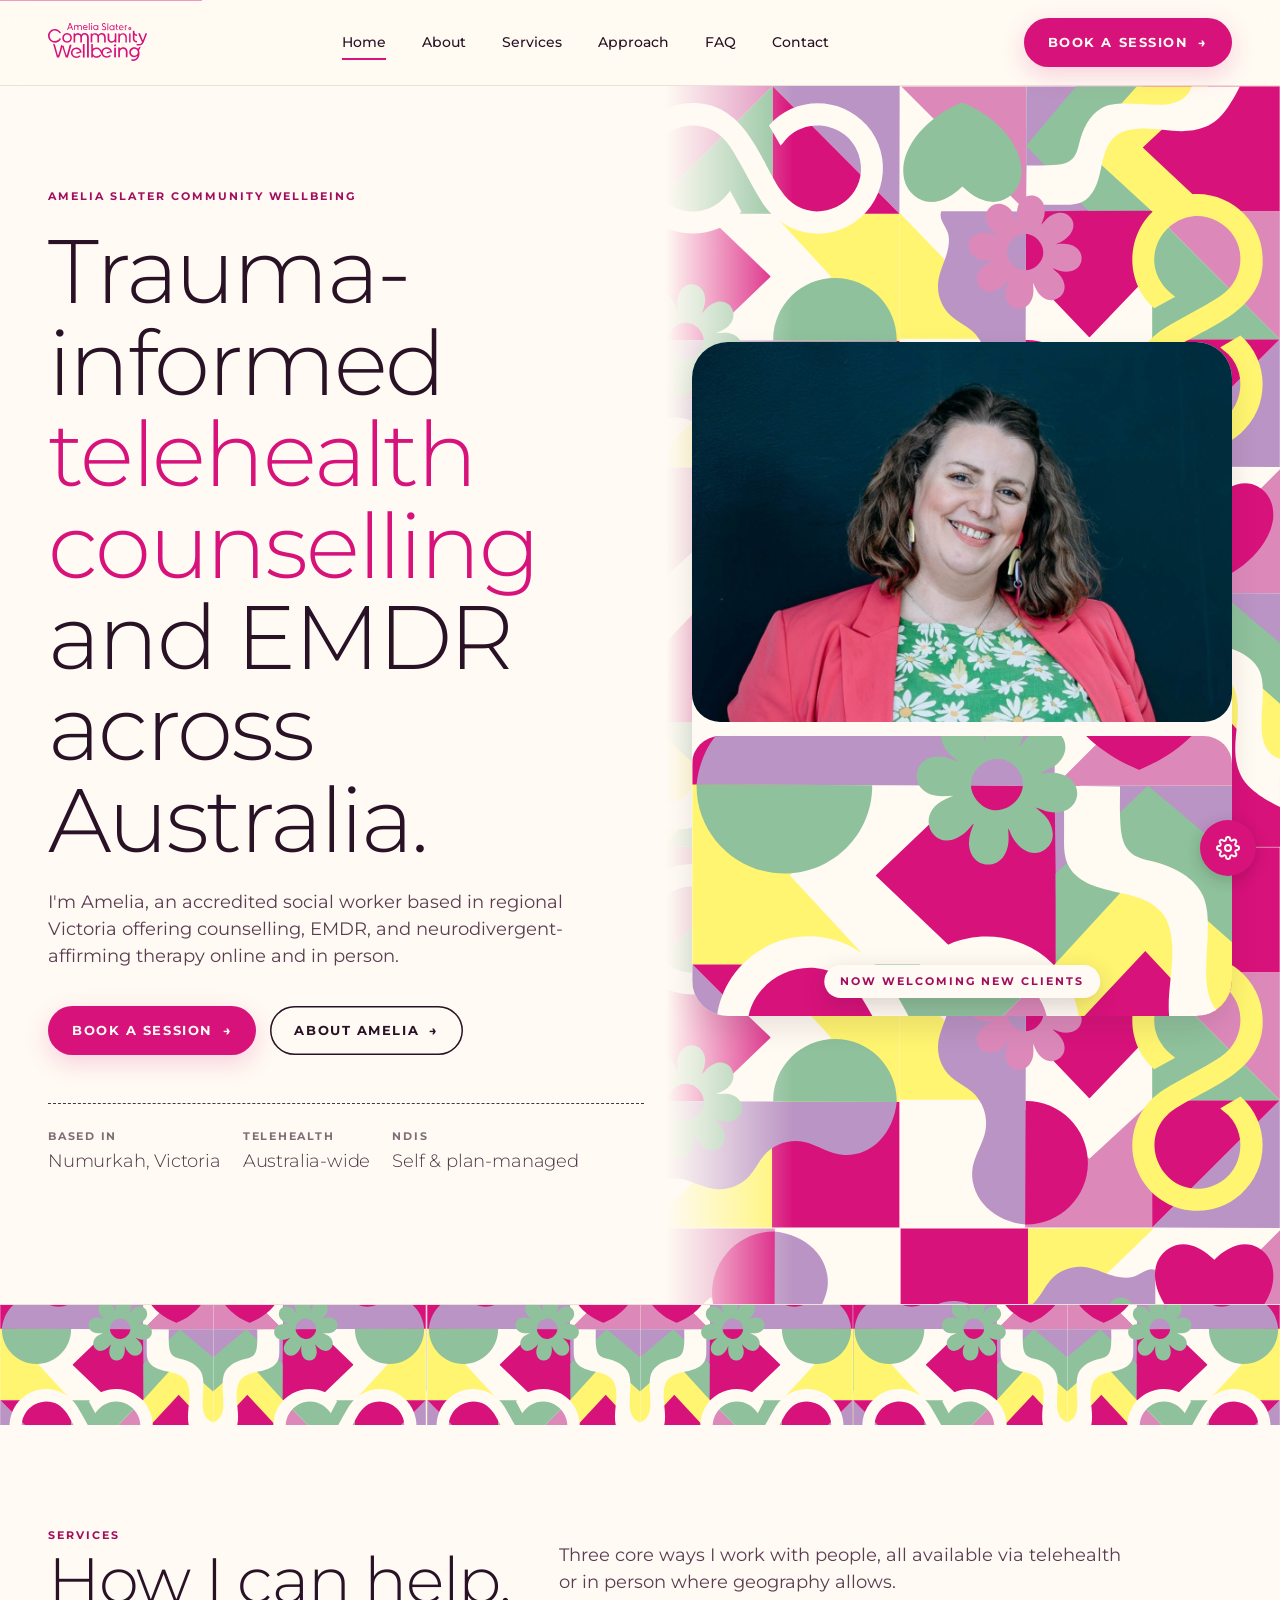
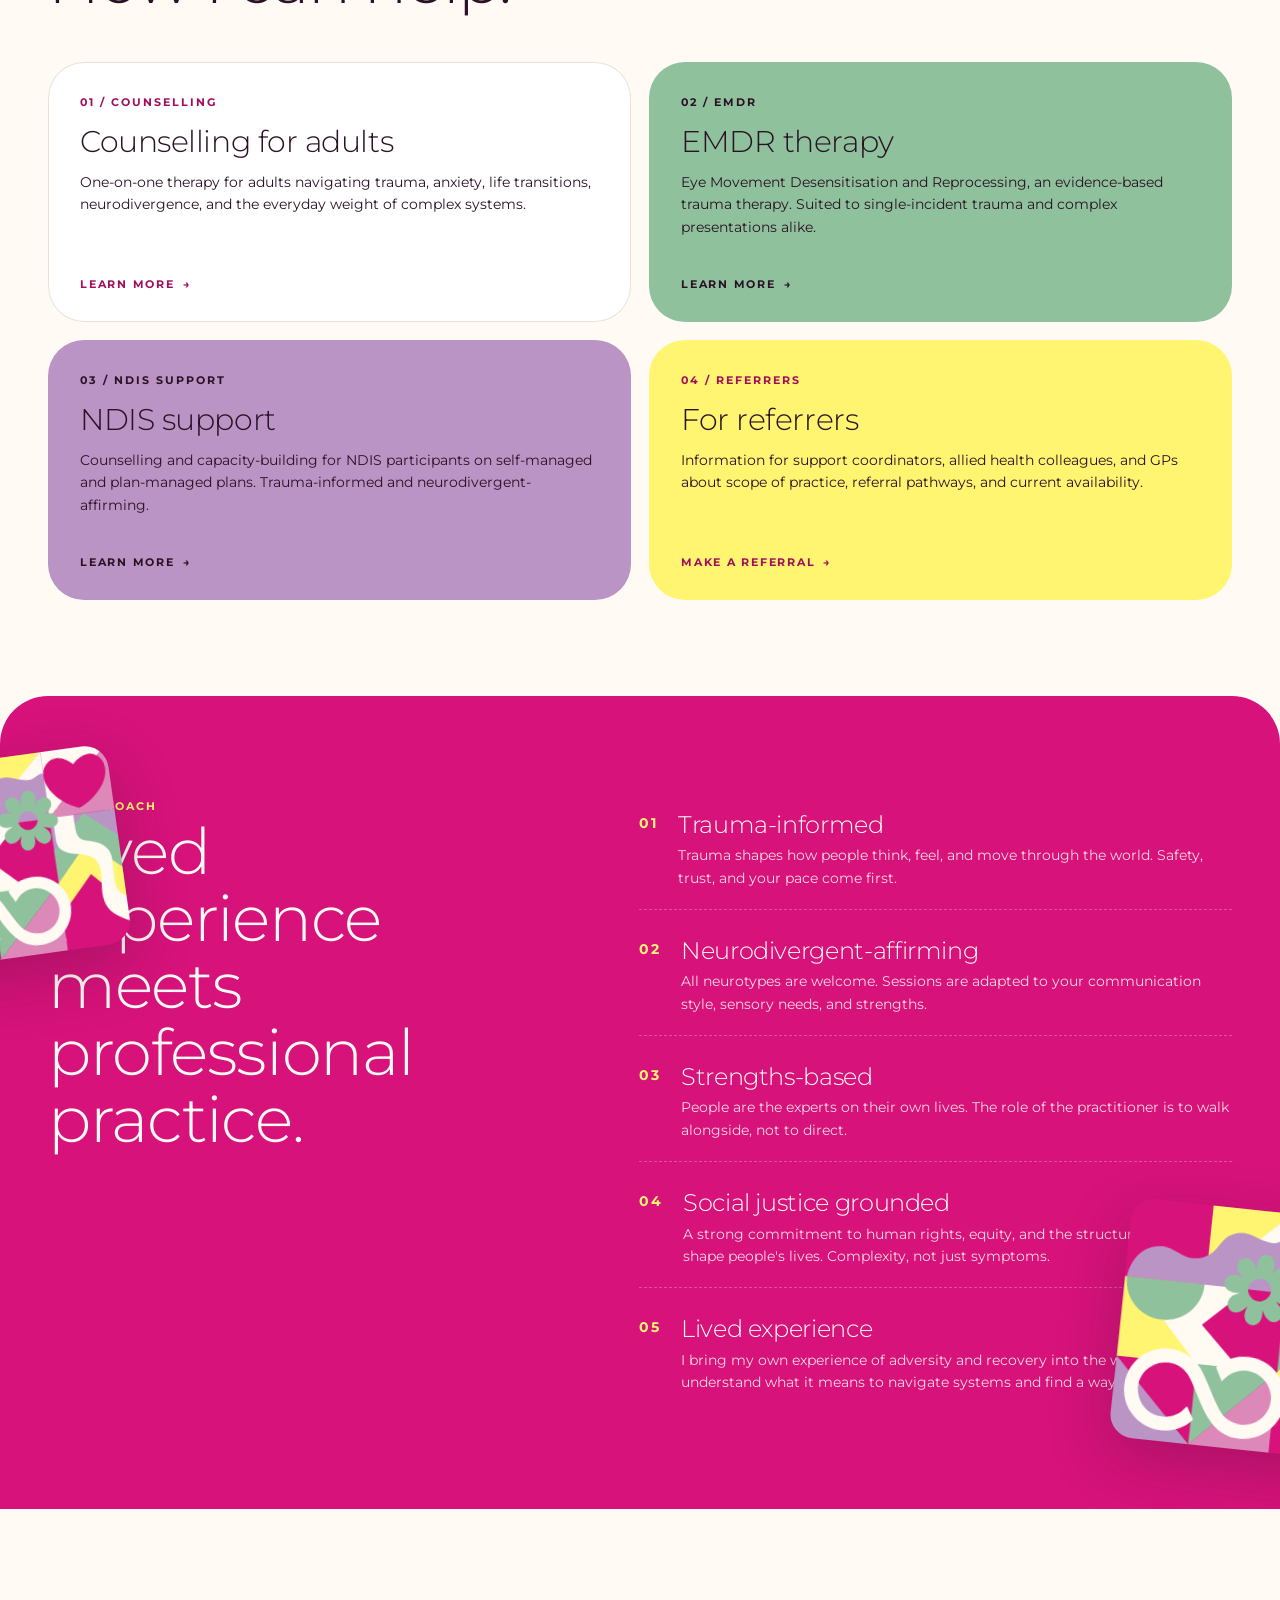
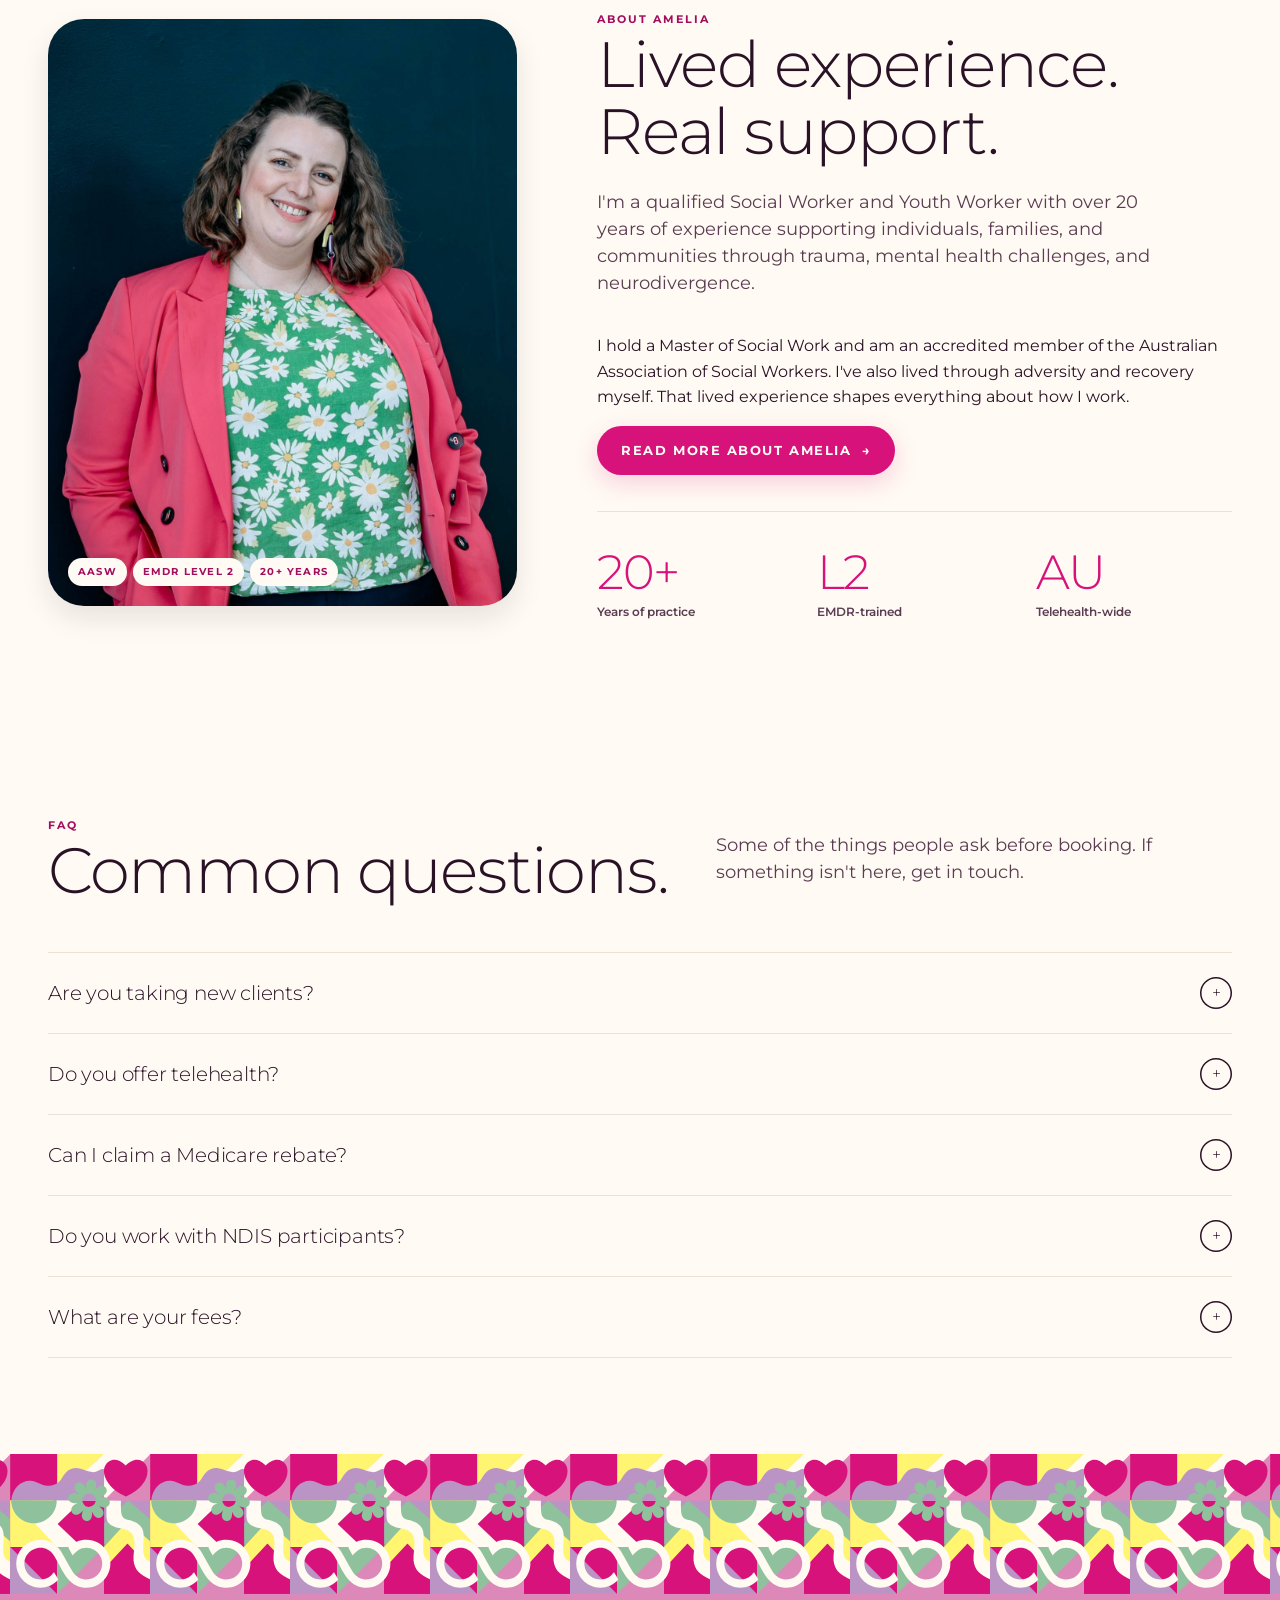
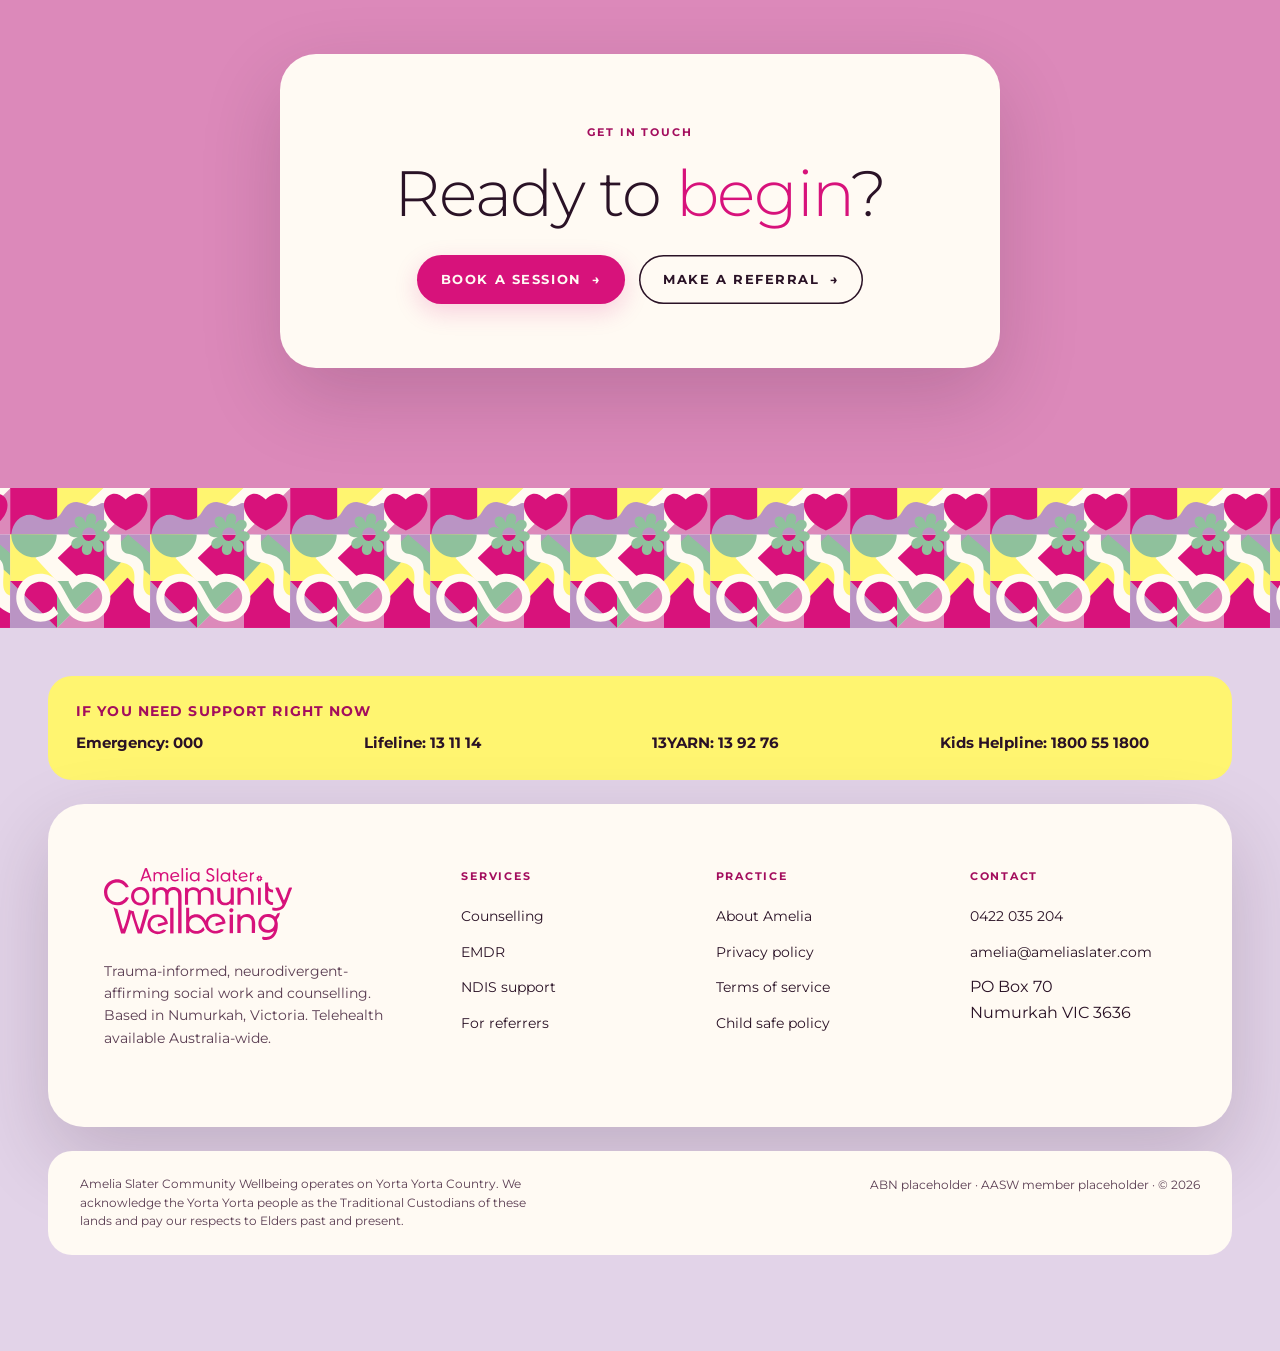
==== commit 67345cc2: "Add files via upload" ====
--- a/index.html
+++ b/index.html
@@ -357,10 +357,24 @@
       </div>
     </div>
     <div class="control-group">
-      <div class="toggle-row">
-        <span>Dyslexia-friendly font</span>
-        <label class="switch"><input type="checkbox" id="toggle-dyslexia"><span class="slider"></span></label>
-      </div>
+      <label>Font</label>
+      <div class="font-options" role="group">
+        <button data-font="default" aria-pressed="true">
+          <span class="preview">Aa</span>
+          <span class="label">Default</span>
+        </button>
+        <button data-font="atkinson">
+          <span class="preview">Aa</span>
+          <span class="label">Atkinson</span>
+        </button>
+        <button data-font="opendyslexic">
+          <span class="preview">Aa</span>
+          <span class="label">Dyslexic</span>
+        </button>
+      </div>
+    </div>
+
+    <div class="control-group">
       <div class="toggle-row">
         <span>High contrast</span>
         <label class="switch"><input type="checkbox" id="toggle-contrast"><span class="slider"></span></label>
--- a/styles.css
+++ b/styles.css
@@ -23,8 +23,24 @@
        url('assets/fonts/Montserrat-Italic-VariableFont_wght.ttf') format('truetype');
 }
 
-/* Atkinson Hyperlegible from Google for the dyslexia-friendly toggle. */
-@import url('https://fonts.googleapis.com/css2?family=Atkinson+Hyperlegible:wght@400;700&display=swap');
+/* Atkinson Hyperlegible and OpenDyslexic from Google for the dyslexia-friendly toggle. */
+@import url('https://fonts.googleapis.com/css2?family=Atkinson+Hyperlegible:wght@400;700&family=Open+Dyslexic:wght@400;700&display=swap');
+
+/* OpenDyslexic isn't on Google Fonts, fall back to a CDN-hosted version */
+@font-face {
+  font-family: 'OpenDyslexic';
+  font-style: normal;
+  font-weight: 400;
+  font-display: swap;
+  src: url('https://cdn.jsdelivr.net/npm/open-dyslexic@1.0.3/woff/OpenDyslexic-Regular.woff') format('woff');
+}
+@font-face {
+  font-family: 'OpenDyslexic';
+  font-style: normal;
+  font-weight: 700;
+  font-display: swap;
+  src: url('https://cdn.jsdelivr.net/npm/open-dyslexic@1.0.3/woff/OpenDyslexic-Bold.woff') format('woff');
+}
 
 /* ---------- Brand tokens ---------- */
 :root {
@@ -106,21 +122,40 @@
 body.bg-lavender { --bg-base: var(--ascw-lilac-soft); }
 body.bg-cream    { --bg-base: var(--ascw-cream); }
 
-body.font-dyslexia {
+/* Tint cream surfaces when bg toggle is sage or lavender */
+body.bg-sage .about,
+body.bg-sage .hero { background: var(--ascw-sage-soft); }
+body.bg-lavender .about,
+body.bg-lavender .hero { background: var(--ascw-lilac-soft); }
+
+body.font-atkinson {
   --font-body: 'Atkinson Hyperlegible', system-ui, sans-serif;
   --letter-spacing: 0.02em;
 }
+body.font-opendyslexic {
+  --font-body: 'OpenDyslexic', system-ui, sans-serif;
+  --letter-spacing: 0;
+}
 
 body.reading-mode .site-header nav,
-body.reading-mode .hero-visual,
 body.reading-mode .pattern-strip,
 body.reading-mode .approach-pattern-l,
 body.reading-mode .approach-pattern-r,
 body.reading-mode .services,
 body.reading-mode .approach,
 body.reading-mode .testimonials,
-body.reading-mode .cta-band { display: none; }
+body.reading-mode #faq,
+body.reading-mode .cta-band,
+body.reading-mode .nav-cta,
+body.reading-mode .hero-actions,
+body.reading-mode .hero-meta,
+body.reading-mode .hv-pattern,
+body.reading-mode .about-stats,
+body.reading-mode .credentials,
+body.reading-mode .foot-grid,
+body.reading-mode .foot-bottom { display: none; }
 body.reading-mode main { max-width: 65ch; margin: 0 auto; padding: 2rem 1.5rem; }
+body.reading-mode .hv-stack { box-shadow: none; aspect-ratio: 1/1; grid-template-rows: 1fr; }
 
 @media (prefers-reduced-motion: reduce) {
   *, *::before, *::after { animation: none !important; transition: none !important; }
@@ -131,11 +166,15 @@
 
 /* ---------- Reset ---------- */
 *, *::before, *::after { box-sizing: border-box; }
+html {
+  /* Base font size that everything else scales from. AuDHD slider scales this. */
+  font-size: var(--font-size);
+}
 html, body { margin: 0; }
 body {
   font-family: var(--font-body);
   font-weight: 400;
-  font-size: var(--font-size);
+  font-size: 1rem;
   line-height: var(--line-height);
   letter-spacing: var(--letter-spacing);
   color: var(--fg-1);
@@ -170,7 +209,7 @@
 
 /* ---------- Type helpers ---------- */
 .eyebrow {
-  font-size: 11px;
+  font-size: 0.6875rem;
   font-weight: 700;
   letter-spacing: 0.18em;
   text-transform: uppercase;
@@ -182,10 +221,10 @@
 .eyebrow.on-pink   { color: var(--ascw-yellow); }
 .eyebrow.on-yellow { color: var(--ascw-pink-deep); }
 
-.h-display { font-weight: 300; letter-spacing: -0.025em; line-height: 1.02; margin: 0; font-size: clamp(48px, 7vw, 104px); }
-.h-section { font-weight: 300; letter-spacing: -0.02em;  line-height: 1.05; margin: 0; font-size: clamp(36px, 5vw, 64px); }
-.h-card    { font-weight: 300; letter-spacing: -0.015em; line-height: 1.08; margin: 0; font-size: 28px; }
-.lede { font-weight: 400; line-height: 1.5; font-size: 18px; max-width: 48ch; }
+.h-display { font-weight: 300; letter-spacing: -0.025em; line-height: 1.02; margin: 0; font-size: clamp(3rem, 7vw, 6.5rem); }
+.h-section { font-weight: 300; letter-spacing: -0.02em;  line-height: 1.05; margin: 0; font-size: clamp(2.25rem, 5vw, 4rem); }
+.h-card    { font-weight: 300; letter-spacing: -0.015em; line-height: 1.08; margin: 0; font-size: 1.75rem; }
+.lede { font-weight: 400; line-height: 1.5; font-size: 1.125rem; max-width: 48ch; }
 
 /* ---------- Buttons ---------- */
 .btn {
@@ -195,7 +234,7 @@
   padding: 14px 24px;
   border-radius: var(--radius-pill);
   font-weight: 700;
-  font-size: 13px;
+  font-size: 0.8125rem;
   letter-spacing: 0.12em;
   text-transform: uppercase;
   transition: transform var(--dur-base) var(--ease-out),
@@ -240,7 +279,7 @@
 .nav-links { display: none; gap: 36px; }
 @media (min-width: 900px) { .nav-links { display: flex; } }
 .nav-links a {
-  font-size: 14px;
+  font-size: 0.875rem;
   font-weight: 500;
   color: var(--fg-1);
   position: relative;
@@ -293,15 +332,15 @@
   opacity: 0.85;
 }
 .hero-meta .item { display: flex; flex-direction: column; gap: 2px; }
-.hero-meta .k { font-size: 11px; font-weight: 700; letter-spacing: 0.16em; text-transform: uppercase; opacity: 0.7; }
-.hero-meta .v { font-size: 18px; font-weight: 300; letter-spacing: -0.01em; }
+.hero-meta .k { font-size: 0.6875rem; font-weight: 700; letter-spacing: 0.16em; text-transform: uppercase; opacity: 0.7; }
+.hero-meta .v { font-size: 1.125rem; font-weight: 300; letter-spacing: -0.01em; }
 
 /* Hero pattern variant: pattern as background, photo+pattern stack on right */
 @media (min-width: 900px) {
   .hero.v-pattern {
     background:
       linear-gradient(to right, var(--ascw-cream) 0%, var(--ascw-cream) 52%, rgba(255,250,243,0) 62%),
-      url('assets/patterns/pattern-large.png');
+      url('assets/patterns/pattern-large.svg');
     background-size: auto, 760px;
     background-repeat: no-repeat, repeat;
     background-position: left top, right top;
@@ -323,11 +362,11 @@
 .hv-photo {
   background-image: url('assets/profile/profile-placeholder.jpg');
   background-size: cover;
-  background-position: center 30%;
+  background-position: center 10%;
   border-radius: 28px;
 }
 .hv-pattern {
-  background-image: url('assets/patterns/pattern-single.png');
+  background-image: url('assets/patterns/pattern-single.svg');
   background-size: cover;
   background-position: center;
   border-radius: 28px;
@@ -340,7 +379,7 @@
   transform: translateX(-50%);
   background: var(--ascw-cream);
   color: var(--ascw-pink-deep);
-  font-size: 11px;
+  font-size: 0.6875rem;
   font-weight: 700;
   letter-spacing: 0.18em;
   text-transform: uppercase;
@@ -361,7 +400,7 @@
   .pattern-strip { grid-template-columns: repeat(3, 1fr); height: 90px; }
 }
 .pattern-tile {
-  background-image: url('assets/patterns/pattern-single.png');
+  background-image: url('assets/patterns/pattern-single.svg');
   background-size: cover;
   background-position: center;
 }
@@ -401,21 +440,21 @@
 }
 .svc:hover { transform: translateY(-4px); box-shadow: var(--shadow-3); }
 .svc h3 {
-  font-size: 30px;
+  font-size: 1.875rem;
   font-weight: 300;
   line-height: 1.05;
   letter-spacing: -0.015em;
   margin: 0;
 }
 .svc p {
-  font-size: 14.5px;
+  font-size: 0.9rem;
   line-height: 1.55;
   font-weight: 400;
   margin: 0;
 }
 .svc .svc-cta {
   margin-top: auto;
-  font-size: 11px;
+  font-size: 0.6875rem;
   font-weight: 700;
   letter-spacing: 0.16em;
   text-transform: uppercase;
@@ -464,28 +503,28 @@
 }
 .principle:last-child { border-bottom: 0; }
 .principle .num {
-  font-size: 14px;
+  font-size: 0.875rem;
   font-weight: 700;
   letter-spacing: 0.16em;
   color: var(--ascw-yellow);
 }
 .principle h4 {
   margin: 0 0 6px;
-  font-size: 24px;
+  font-size: 1.5rem;
   font-weight: 300;
   letter-spacing: -0.015em;
   line-height: 1.1;
 }
 .principle p {
   margin: 0;
-  font-size: 14.5px;
+  font-size: 0.9rem;
   line-height: 1.55;
   color: rgba(255, 250, 243, 0.85);
 }
 
 .approach-pattern-l, .approach-pattern-r {
   position: absolute;
-  background-image: url('assets/patterns/pattern-single.png');
+  background-image: url('assets/patterns/pattern-single.svg');
   background-size: cover;
   background-position: center;
   border-radius: var(--radius-lg);
@@ -528,7 +567,7 @@
 .about-photo .credentials span {
   background: var(--ascw-cream);
   color: var(--ascw-pink-deep);
-  font-size: 10px;
+  font-size: 0.625rem;
   font-weight: 700;
   letter-spacing: 0.12em;
   text-transform: uppercase;
@@ -545,14 +584,14 @@
   border-top: 1px solid var(--border-soft);
 }
 .about-stats .v {
-  font-size: 48px;
+  font-size: 3rem;
   font-weight: 300;
   line-height: 1;
   letter-spacing: -0.03em;
   color: var(--ascw-pink);
 }
 .about-stats .k {
-  font-size: 12px;
+  font-size: 0.75rem;
   font-weight: 600;
   color: var(--fg-2);
   margin-top: 8px;
@@ -574,7 +613,7 @@
   justify-content: space-between;
   align-items: center;
   gap: 24px;
-  font-size: 20px;
+  font-size: 1.25rem;
   font-weight: 300;
   letter-spacing: -0.01em;
 }
@@ -587,7 +626,7 @@
   align-items: center;
   justify-content: center;
   color: var(--fg-1);
-  font-size: 16px;
+  font-size: 1rem;
   flex-shrink: 0;
   transition: transform var(--dur-base) var(--ease-out),
               background var(--dur-base) var(--ease-out);
@@ -606,7 +645,7 @@
 .faq-item.open .faq-a { max-height: 400px; }
 .faq-a-inner {
   padding: 0 0 24px;
-  font-size: 15px;
+  font-size: 0.9375rem;
   line-height: 1.6;
   color: var(--fg-2);
   max-width: 64ch;
@@ -615,11 +654,18 @@
 /* ---------- CTA band ---------- */
 .cta-band {
   position: relative;
-  padding: 120px 0;
-  background-image: url('assets/patterns/pattern-large.png');
-  background-size: 600px;
-  background-repeat: repeat;
+  padding: 0 0 120px;
+  background: var(--ascw-pink-mid);
   overflow: hidden;
+}
+.cta-band::before {
+  content: "";
+  display: block;
+  height: 140px;
+  background-image: url('assets/patterns/pattern-single.svg');
+  background-size: contain;
+  background-repeat: repeat-x;
+  background-position: center;
 }
 .cta-inner {
   position: relative;
@@ -628,7 +674,7 @@
   border-radius: var(--radius-xl);
   text-align: center;
   max-width: 720px;
-  margin: 0 auto;
+  margin: 60px auto 0;
   box-shadow: 0 30px 80px rgba(42, 18, 38, 0.18);
 }
 .cta-inner .h-section {
@@ -646,11 +692,18 @@
 
 /* ---------- Footer ---------- */
 .site-footer {
-  background-image: url('assets/patterns/pattern-large.png');
-  background-size: 600px;
-  background-repeat: repeat;
+  background: var(--ascw-lilac-soft);
   padding: 0 0 48px;
   position: relative;
+}
+.site-footer::before {
+  content: "";
+  display: block;
+  height: 140px;
+  background-image: url('assets/patterns/pattern-single.svg');
+  background-size: contain;
+  background-repeat: repeat-x;
+  background-position: center;
 }
 .site-footer .wrap { padding-top: 48px; padding-bottom: 48px; }
 .foot-grid {
@@ -667,13 +720,13 @@
 @media (min-width: 900px) { .foot-grid { grid-template-columns: 1.5fr 1fr 1fr 1fr; } }
 .foot-brand img { height: 72px; width: auto; margin-bottom: 20px; }
 .foot-brand p {
-  font-size: 14px;
+  font-size: 0.875rem;
   line-height: 1.6;
   color: var(--fg-2);
   max-width: 34ch;
 }
 .foot-col h5 {
-  font-size: 11px;
+  font-size: 0.6875rem;
   font-weight: 700;
   letter-spacing: 0.16em;
   text-transform: uppercase;
@@ -682,7 +735,7 @@
 }
 .foot-col ul { list-style: none; padding: 0; margin: 0; display: grid; gap: 10px; }
 .foot-col a {
-  font-size: 14px;
+  font-size: 0.875rem;
   color: var(--fg-1);
   transition: color var(--dur-base) var(--ease-out);
 }
@@ -695,7 +748,7 @@
   flex-wrap: wrap;
   justify-content: space-between;
   gap: 18px;
-  font-size: 12px;
+  font-size: 0.75rem;
   color: var(--fg-2);
 }
 .foot-bottom .ack { max-width: 60ch; line-height: 1.55; }
@@ -710,7 +763,7 @@
 }
 .crisis-block h2 {
   margin: 0 0 8px;
-  font-size: 14px;
+  font-size: 0.875rem;
   font-weight: 700;
   letter-spacing: 0.08em;
   text-transform: uppercase;
@@ -727,7 +780,7 @@
 .crisis-block a {
   color: var(--fg-1);
   font-weight: 700;
-  font-size: 15px;
+  font-size: 0.9375rem;
 }
 .crisis-block a:hover { color: var(--ascw-pink-deep); }
 
@@ -748,6 +801,7 @@
   justify-content: center;
 }
 .controls-toggle:hover { transform: scale(1.05); transition: transform 0.15s ease; }
+body.reduce-motion .controls-toggle:hover { transform: none; }
 
 .controls-panel {
   position: fixed;
@@ -795,6 +849,37 @@
   border-color: var(--ascw-pink);
   font-weight: 700;
 }
+.controls-panel .font-options { display: flex; gap: 0.5rem; }
+.controls-panel .font-options button {
+  flex: 1;
+  border: 2px solid var(--border-soft);
+  background: white;
+  padding: 0.5rem 0.6rem;
+  border-radius: 6px;
+  text-align: center;
+  cursor: pointer;
+}
+.controls-panel .font-options button .preview {
+  display: block;
+  font-size: 1.4rem;
+  line-height: 1;
+  margin-bottom: 0.3rem;
+}
+.controls-panel .font-options button .label {
+  display: block;
+  font-size: 0.7rem;
+  color: var(--fg-2);
+}
+.controls-panel .font-options button[data-font="default"] .preview { font-family: var(--font-sans); }
+.controls-panel .font-options button[data-font="atkinson"] .preview { font-family: 'Atkinson Hyperlegible', sans-serif; }
+.controls-panel .font-options button[data-font="opendyslexic"] .preview { font-family: 'OpenDyslexic', sans-serif; }
+.controls-panel .font-options button[aria-pressed="true"] {
+  border-color: var(--ascw-pink);
+}
+.controls-panel .font-options button[aria-pressed="true"] .label {
+  color: var(--ascw-pink-deep);
+  font-weight: 700;
+}
 .controls-panel .reset-btn {
   width: 100%;
   padding: 0.6rem;
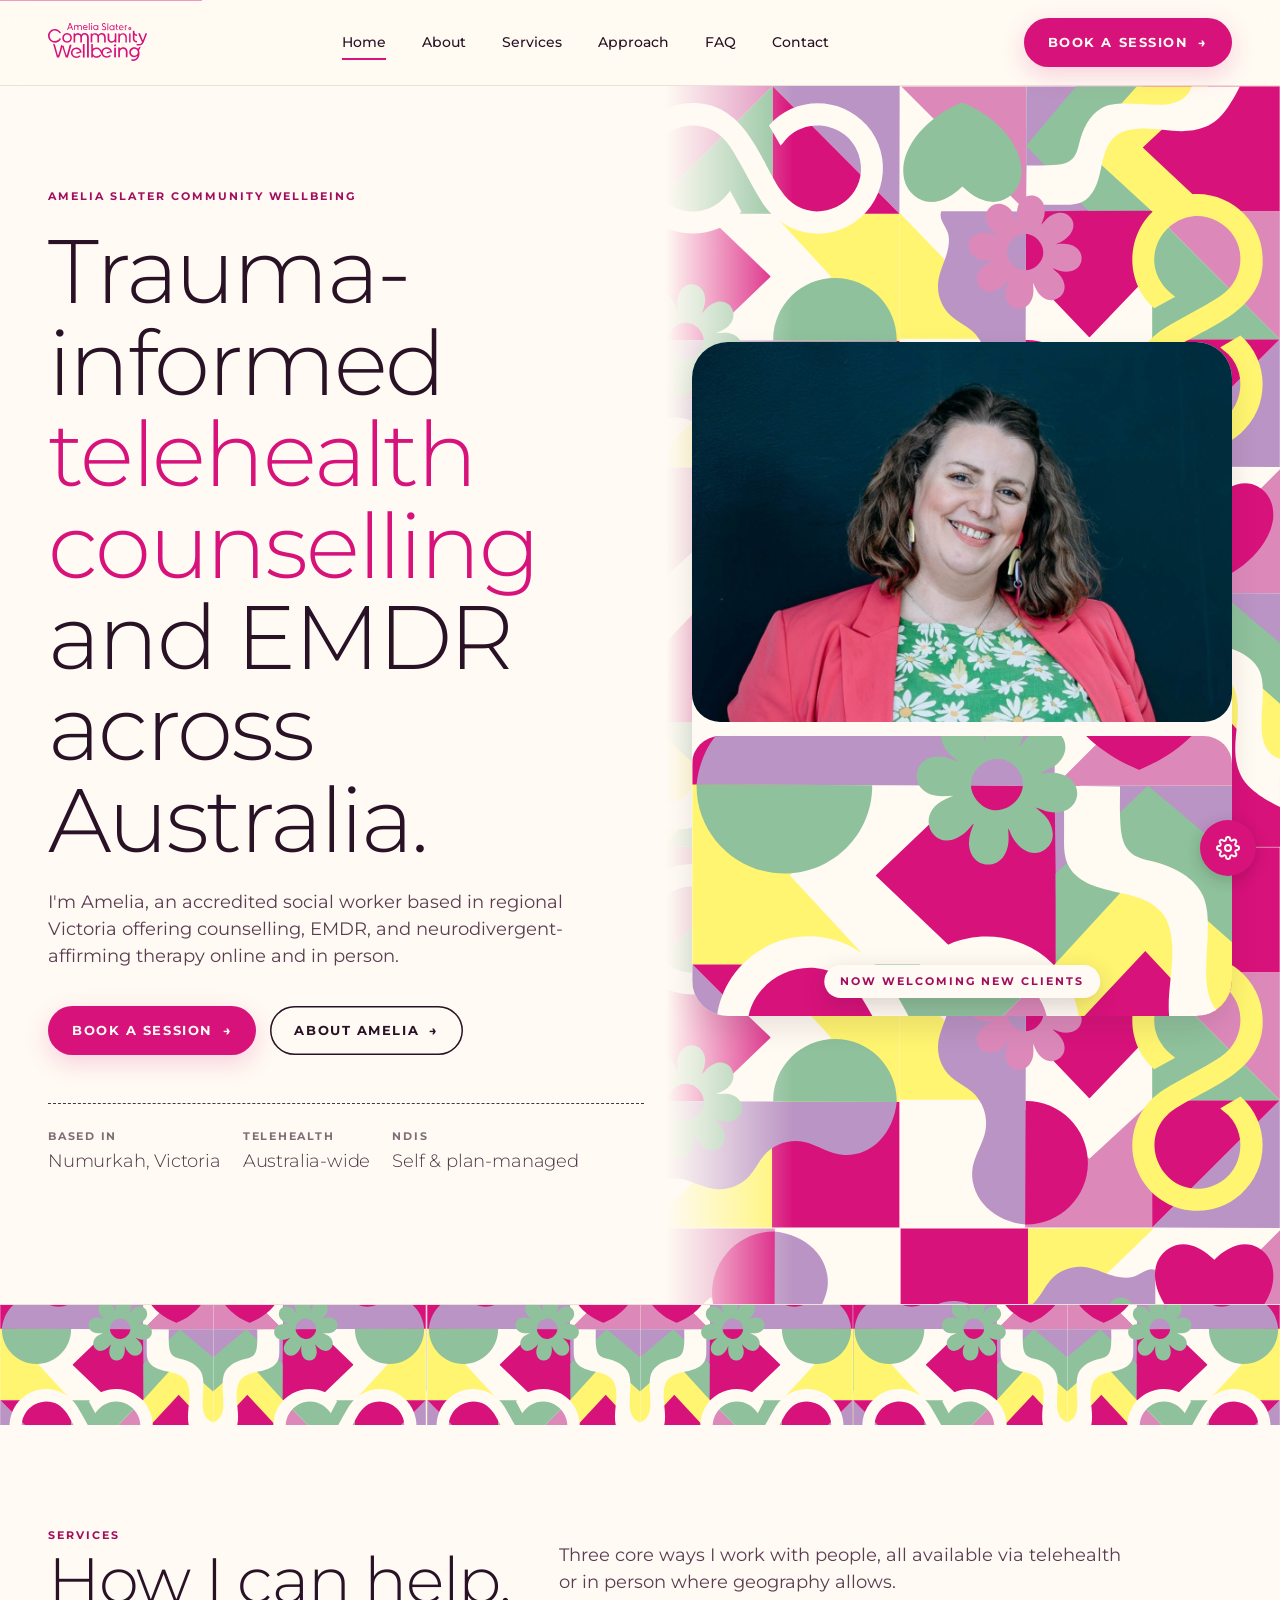
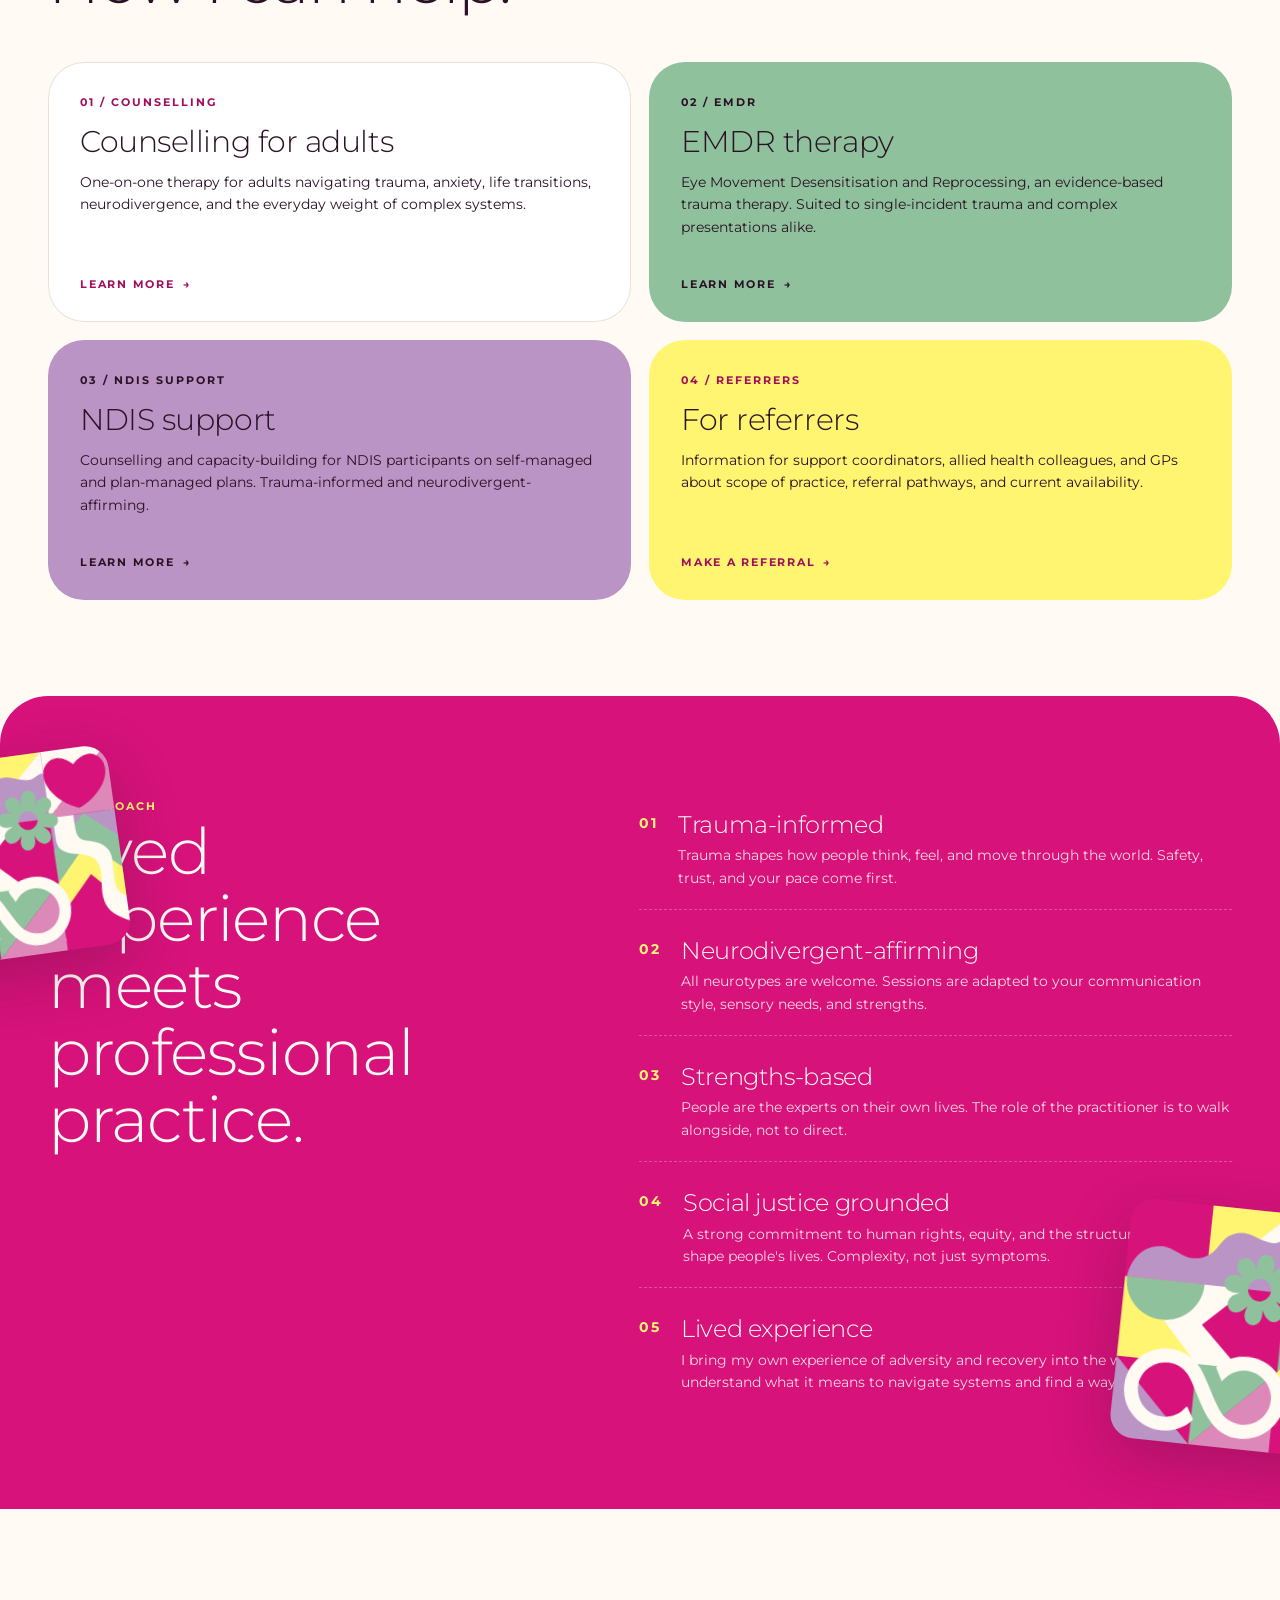
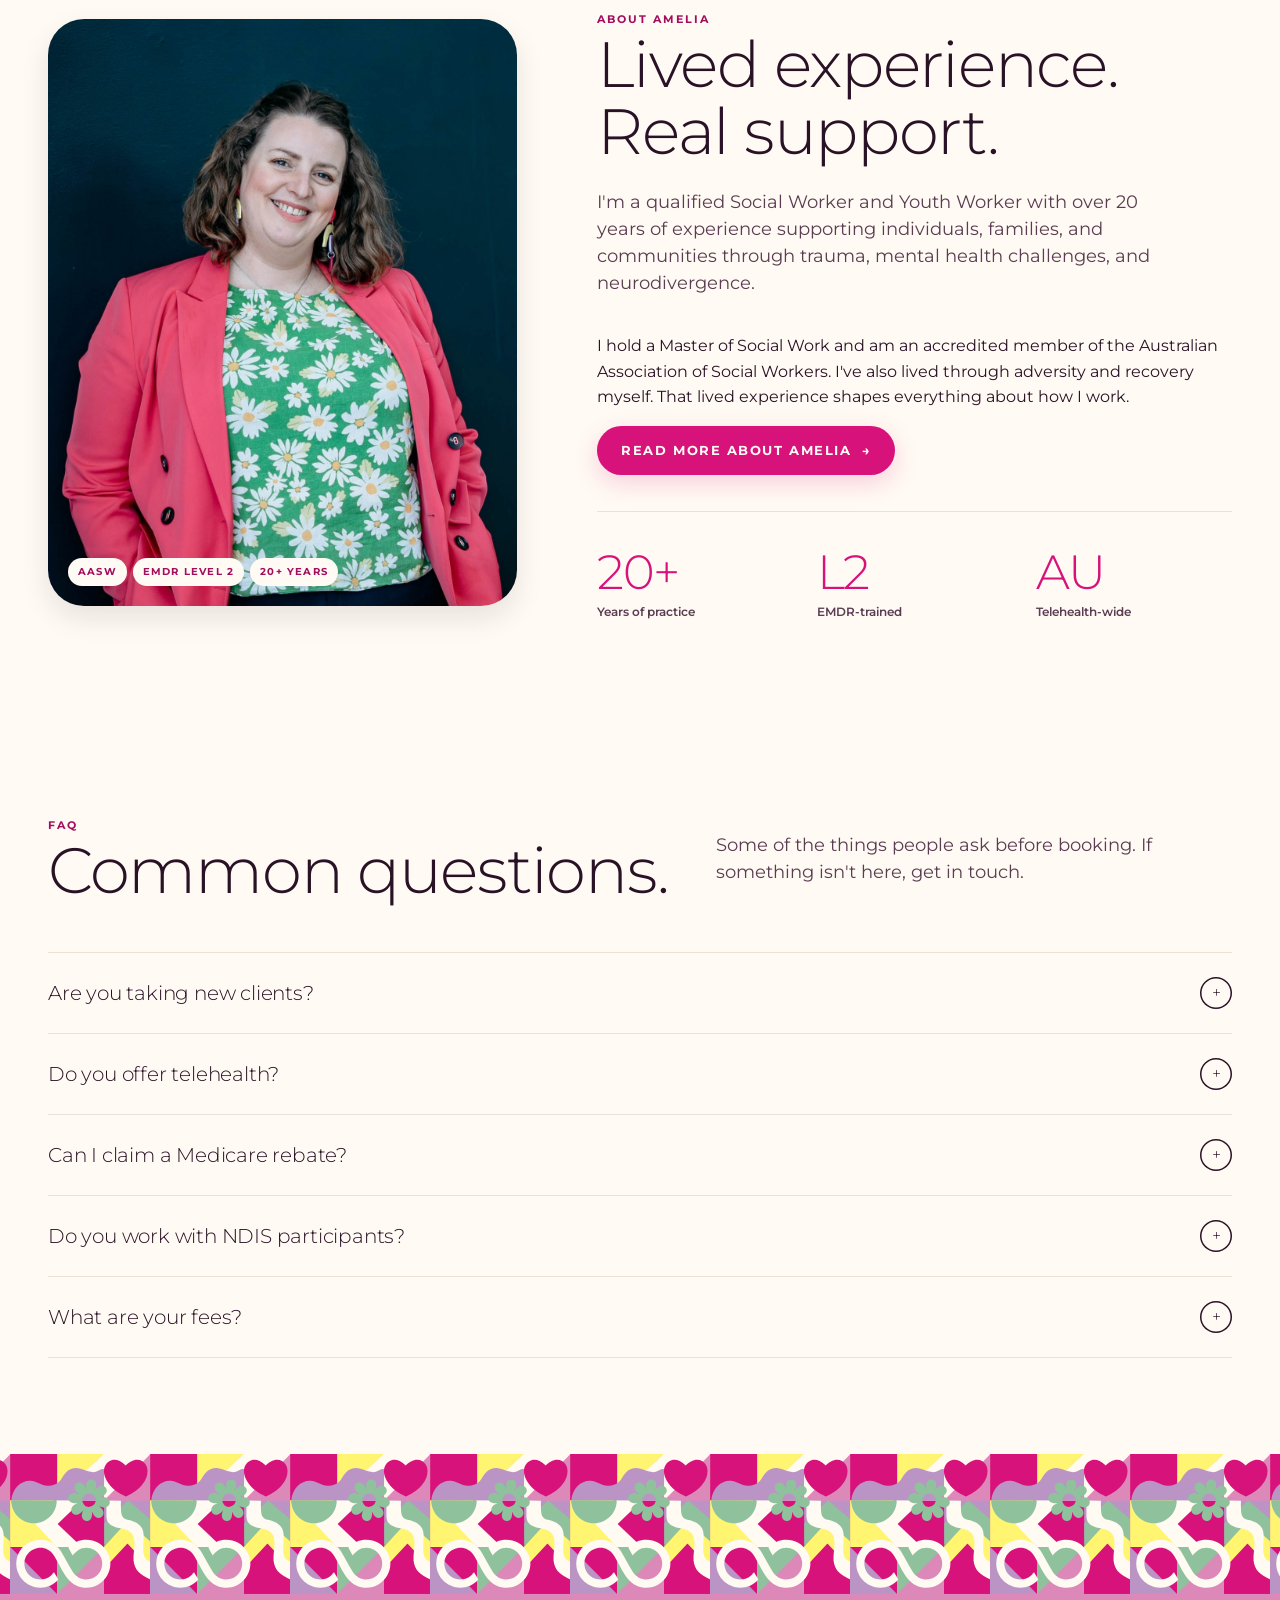
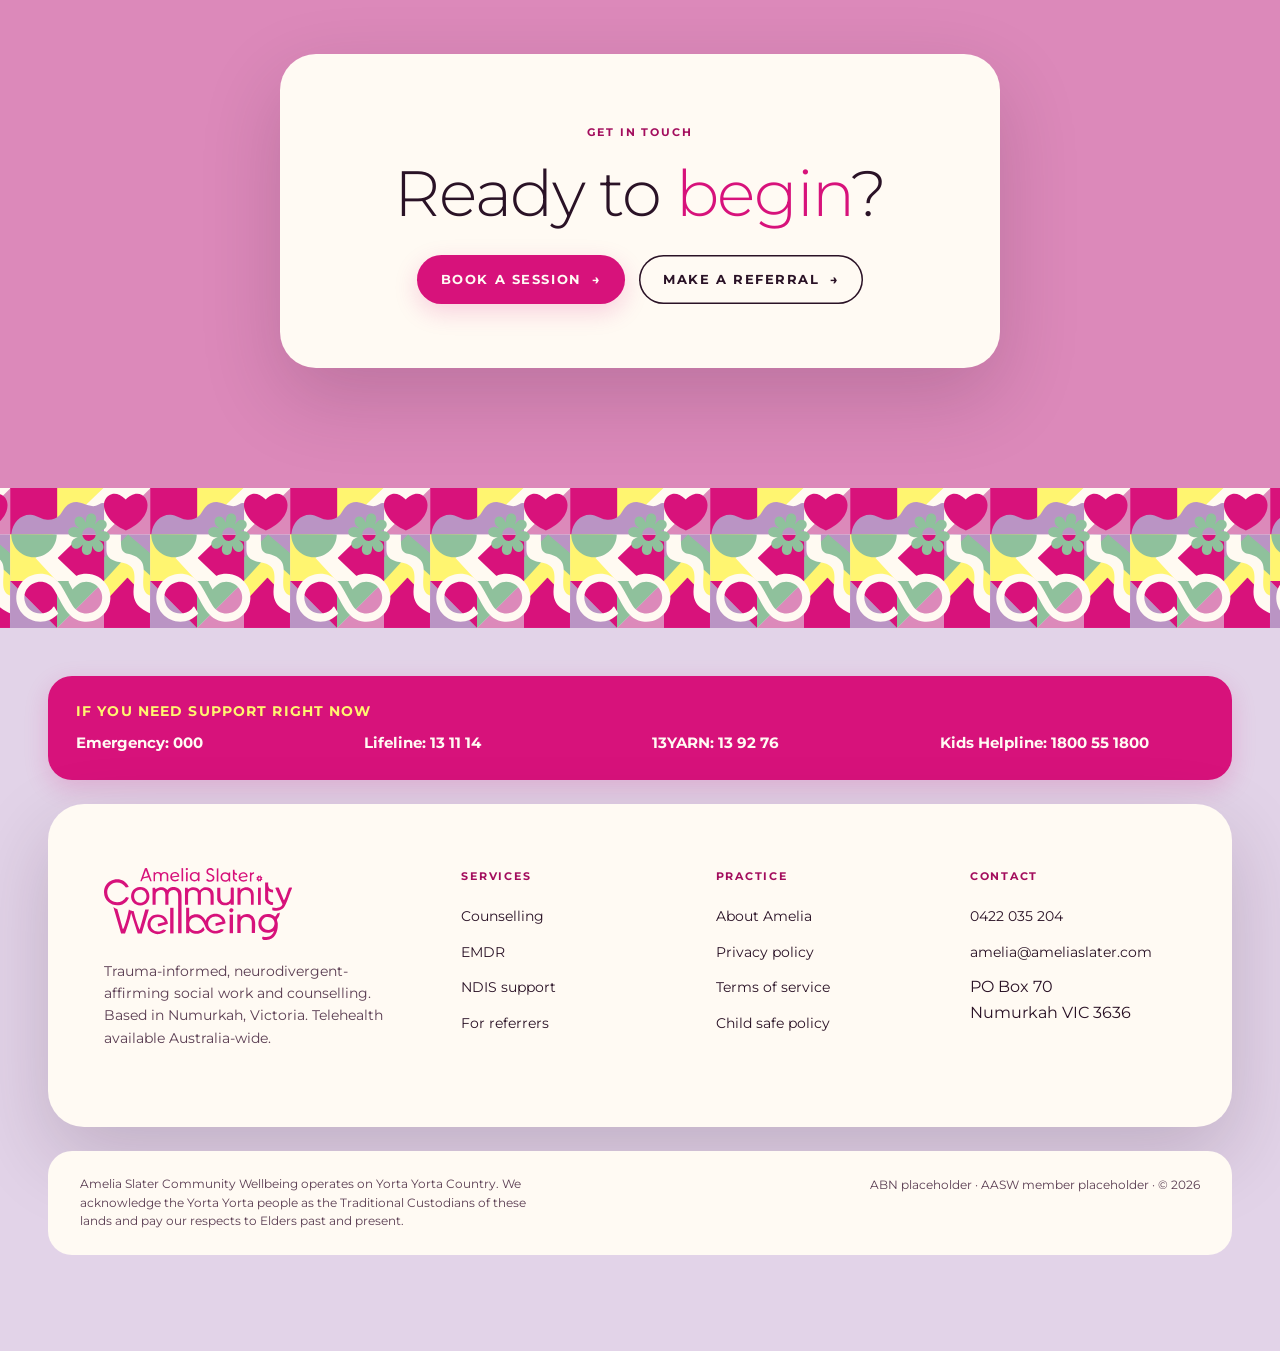
==== commit 6d22e760: "Add files via upload" ====
--- a/index.html
+++ b/index.html
@@ -23,10 +23,10 @@
         <a href="index.html#services">Services</a>
         <a href="index.html#approach">Approach</a>
         <a href="index.html#faq">FAQ</a>
-        <a href="index.html#contact">Contact</a>
+        <a href="contact.html">Contact</a>
       </nav>
       <div class="nav-cta">
-        <a href="#contact" class="btn btn-primary">Book a session <span class="arr">&rarr;</span></a>
+        <a href="contact.html" class="btn btn-primary">Book a session <span class="arr">&rarr;</span></a>
       </div>
     </div>
   </header>
@@ -40,7 +40,7 @@
           <h1 class="h-display">Trauma-informed <em>telehealth counselling</em> and EMDR across Australia.</h1>
           <p class="lede">I'm Amelia, an accredited social worker based in regional Victoria offering counselling, EMDR, and neurodivergent-affirming therapy online and in person.</p>
           <div class="hero-actions">
-            <a href="#contact" class="btn btn-primary">Book a session <span class="arr">&rarr;</span></a>
+            <a href="contact.html" class="btn btn-primary">Book a session <span class="arr">&rarr;</span></a>
             <a href="about.html" class="btn btn-ghost">About Amelia <span class="arr">&rarr;</span></a>
           </div>
           <div class="hero-meta">
@@ -100,21 +100,21 @@
             <span class="eyebrow">02 / EMDR</span>
             <h3>EMDR therapy</h3>
             <p>Eye Movement Desensitisation and Reprocessing, an evidence-based trauma therapy. Suited to single-incident trauma and complex presentations alike.</p>
-            <a href="#contact" class="svc-cta">Learn more <span class="arr">&rarr;</span></a>
+            <a href="contact.html" class="svc-cta">Learn more <span class="arr">&rarr;</span></a>
           </article>
 
           <article class="svc s-lilac">
             <span class="eyebrow">03 / NDIS support</span>
             <h3>NDIS support</h3>
             <p>Counselling and capacity-building for NDIS participants on self-managed and plan-managed plans. Trauma-informed and neurodivergent-affirming.</p>
-            <a href="#contact" class="svc-cta">Learn more <span class="arr">&rarr;</span></a>
+            <a href="contact.html" class="svc-cta">Learn more <span class="arr">&rarr;</span></a>
           </article>
 
           <article class="svc s-yellow">
             <span class="eyebrow">04 / Referrers</span>
             <h3>For referrers</h3>
             <p>Information for support coordinators, allied health colleagues, and GPs about scope of practice, referral pathways, and current availability.</p>
-            <a href="#contact" class="svc-cta">Make a referral <span class="arr">&rarr;</span></a>
+            <a href="contact.html" class="svc-cta">Make a referral <span class="arr">&rarr;</span></a>
           </article>
         </div>
       </div>
@@ -264,7 +264,7 @@
       </div>
     </section>
 
-    <section id="contact" class="cta-band">
+    <section class="cta-band">
       <div class="wrap cta-inner">
         <span class="eyebrow">Get in touch</span>
         <h2 class="h-section">Ready to <em>begin</em>?</h2>
--- a/styles.css
+++ b/styles.css
@@ -755,11 +755,12 @@
 
 /* ---------- Crisis block ---------- */
 .crisis-block {
-  background: var(--ascw-yellow);
-  color: var(--fg-1);
+  background: var(--ascw-pink);
+  color: var(--ascw-cream);
   padding: 24px 28px;
   border-radius: var(--radius-lg);
   margin-bottom: 24px;
+  box-shadow: var(--shadow-pink);
 }
 .crisis-block h2 {
   margin: 0 0 8px;
@@ -767,7 +768,7 @@
   font-weight: 700;
   letter-spacing: 0.08em;
   text-transform: uppercase;
-  color: var(--ascw-pink-deep);
+  color: var(--ascw-yellow);
 }
 .crisis-block ul {
   list-style: none;
@@ -778,11 +779,11 @@
   gap: 0.5rem 1.5rem;
 }
 .crisis-block a {
-  color: var(--fg-1);
+  color: var(--ascw-cream);
   font-weight: 700;
   font-size: 0.9375rem;
 }
-.crisis-block a:hover { color: var(--ascw-pink-deep); }
+.crisis-block a:hover { color: var(--ascw-yellow); }
 
 /* ---------- AuDHD controls ---------- */
 .controls-toggle {
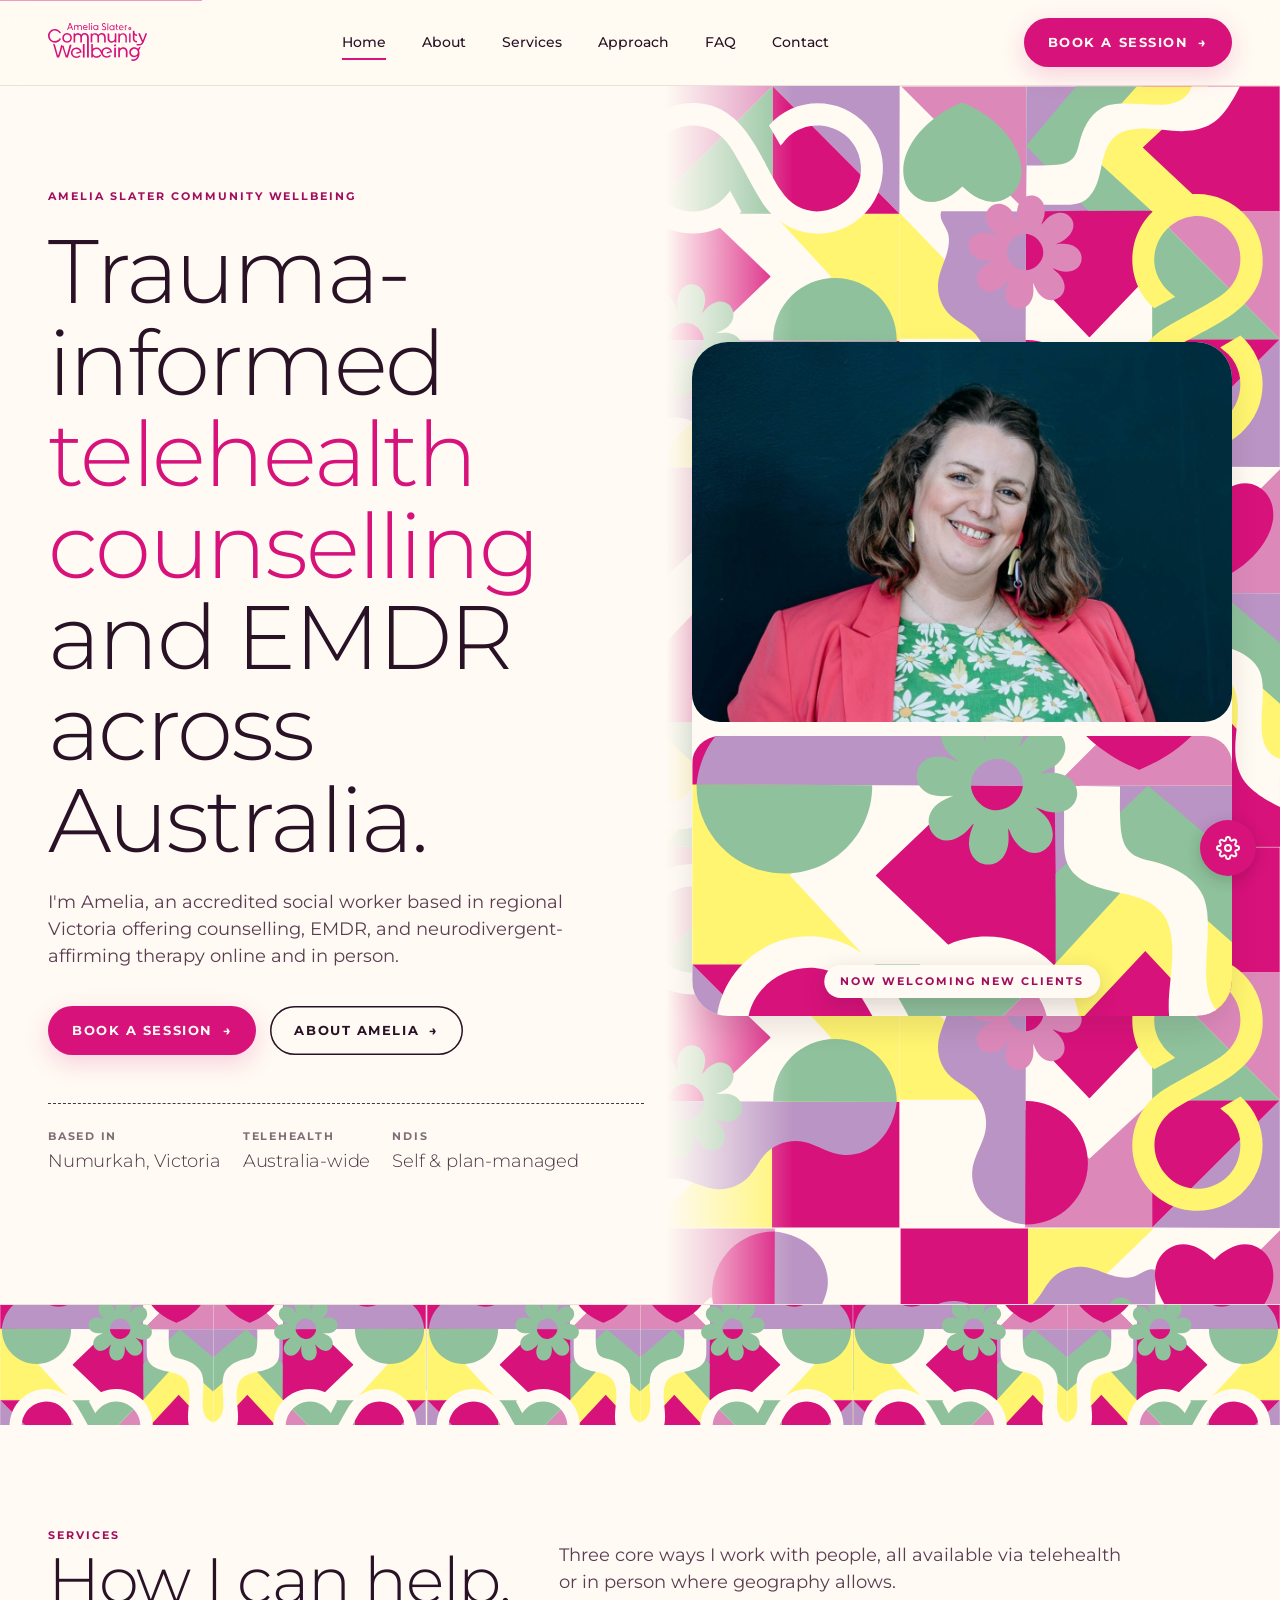
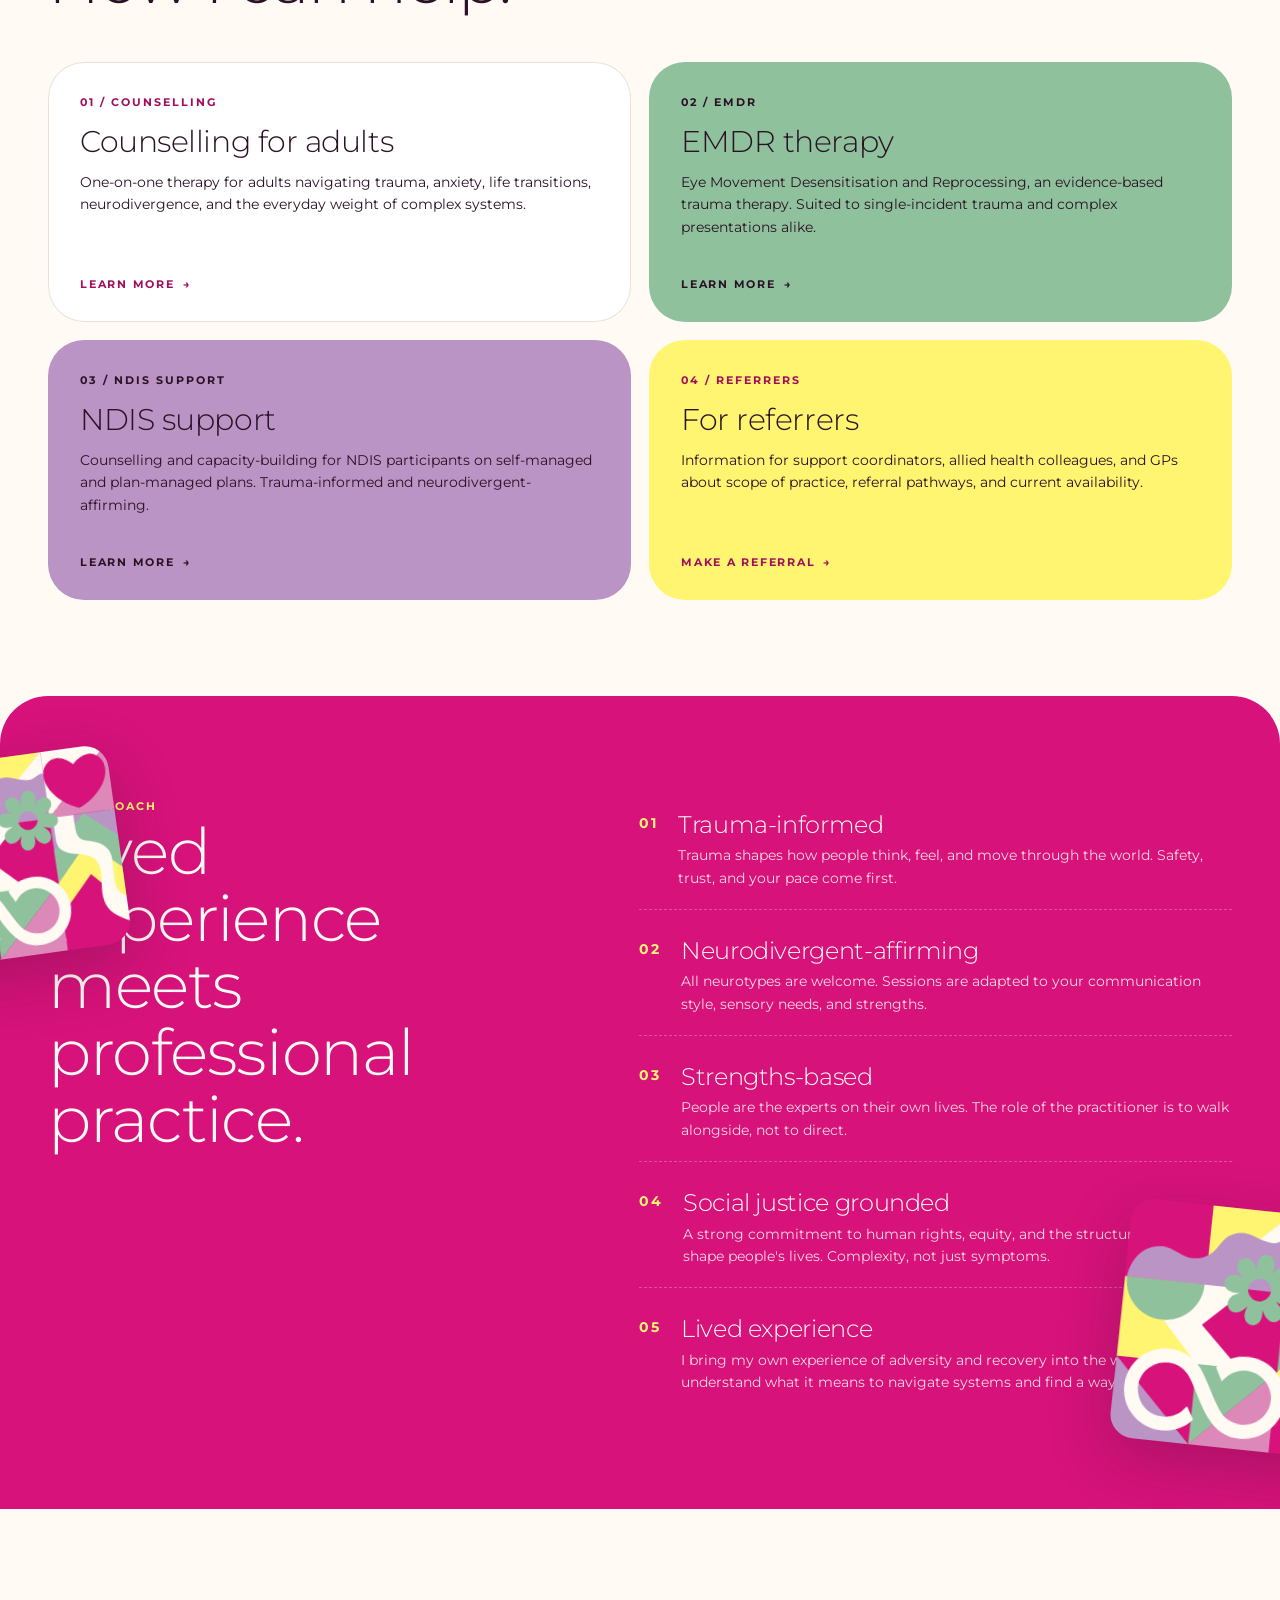
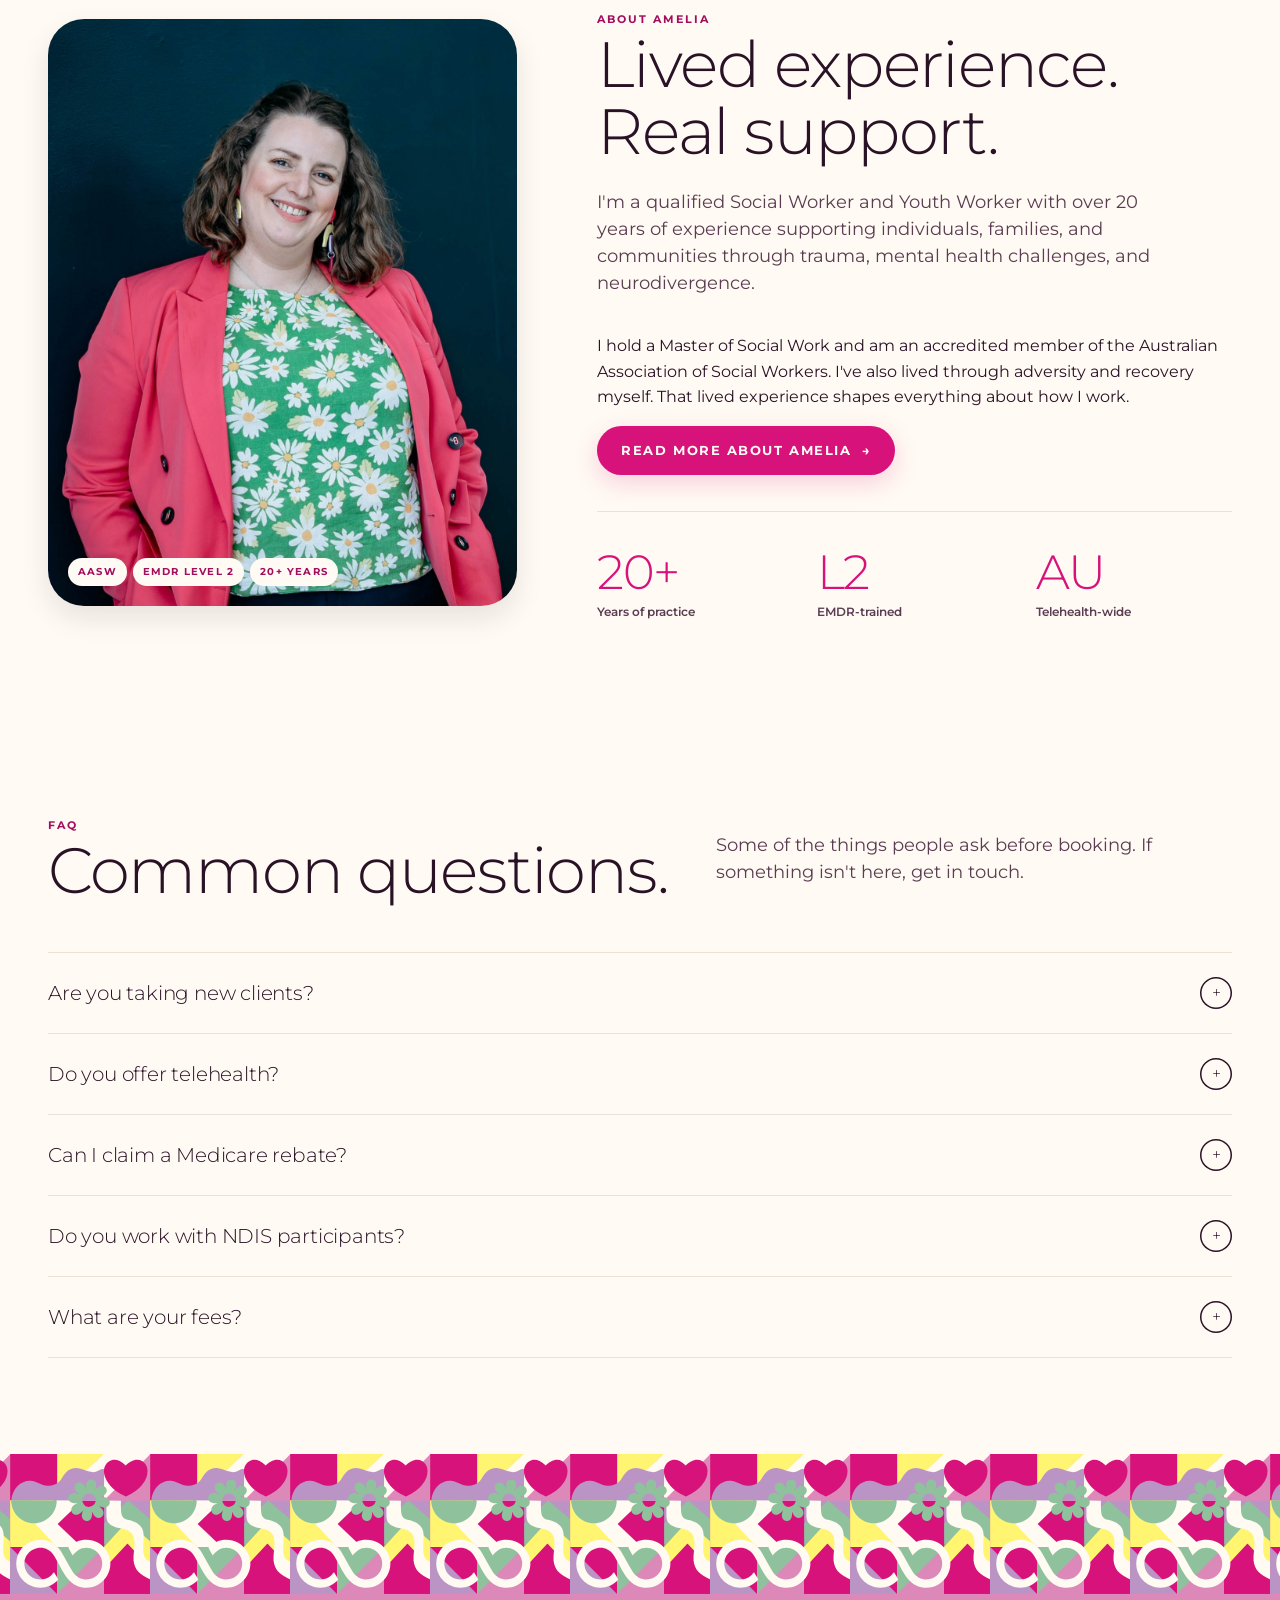
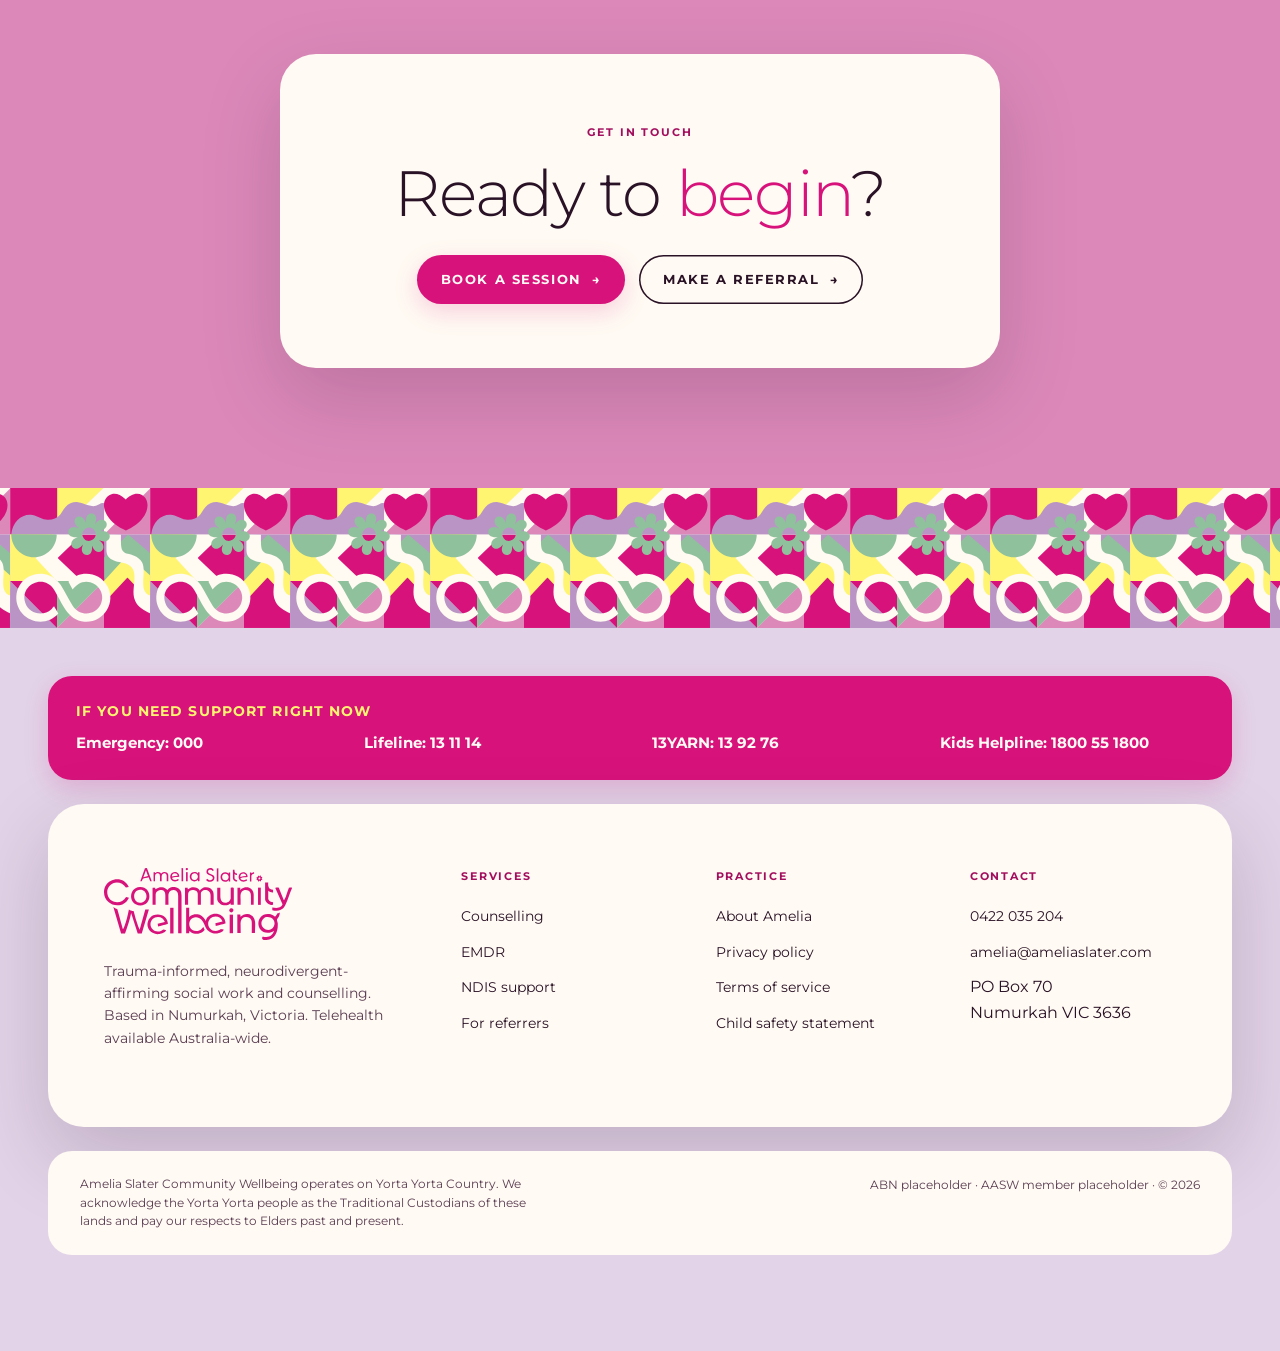
==== commit 94aecca9: "Add files via upload" ====
--- a/index.html
+++ b/index.html
@@ -114,7 +114,7 @@
             <span class="eyebrow">04 / Referrers</span>
             <h3>For referrers</h3>
             <p>Information for support coordinators, allied health colleagues, and GPs about scope of practice, referral pathways, and current availability.</p>
-            <a href="contact.html" class="svc-cta">Make a referral <span class="arr">&rarr;</span></a>
+            <a href="referral.html" class="svc-cta">Make a referral <span class="arr">&rarr;</span></a>
           </article>
         </div>
       </div>
@@ -270,7 +270,7 @@
         <h2 class="h-section">Ready to <em>begin</em>?</h2>
         <div class="actions">
           <a href="#" class="btn btn-primary">Book a session <span class="arr">&rarr;</span></a>
-          <a href="#" class="btn btn-ghost">Make a referral <span class="arr">&rarr;</span></a>
+          <a href="referral.html" class="btn btn-ghost">Make a referral <span class="arr">&rarr;</span></a>
         </div>
       </div>
     </section>
@@ -308,9 +308,9 @@
           <h5>Practice</h5>
           <ul>
             <li><a href="about.html">About Amelia</a></li>
-            <li><a href="#">Privacy policy</a></li>
-            <li><a href="#">Terms of service</a></li>
-            <li><a href="#">Child safe policy</a></li>
+            <li><a href="privacy.html">Privacy policy</a></li>
+            <li><a href="terms.html">Terms of service</a></li>
+            <li><a href="child-safety.html">Child safety statement</a></li>
           </ul>
         </div>
         <div class="foot-col">
